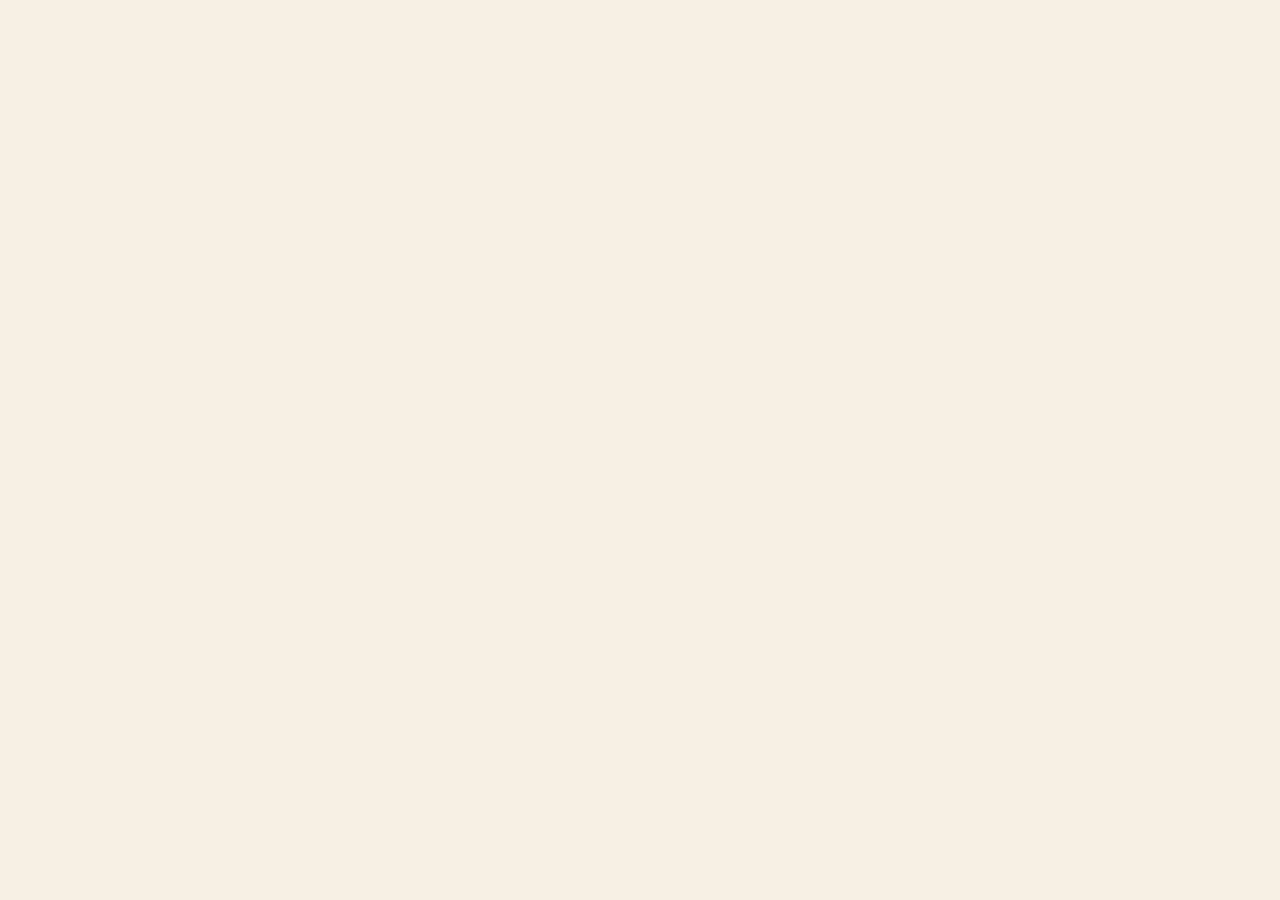
==== index.html @ 67e48928 "Create index.html" ====
<!DOCTYPE html>
<html lang="en">
<head>
  <meta charset="UTF-8" />
  <meta
    name="viewport"
    content="width=device-width, initial-scale=1.0, maximum-scale=5"
  />

  <meta
    name="description"
    content="ARAWLII — Academy of Writers and World Literati. A literary institution promoting literature, creative writing, cultural dialogue and global literary collaboration."
  />

  <meta name="theme-color" content="#0d3328" />

  <title>ARAWLII | Academy of Writers and World Literati</title>

  <link rel="preconnect" href="https://fonts.googleapis.com" />
  <link rel="preconnect" href="https://fonts.gstatic.com" crossorigin />

  <link
    href="https://fonts.googleapis.com/css2?family=Cormorant+Garamond:wght@500;600;700&family=Inter:wght@400;500;600;700&display=swap"
    rel="stylesheet"
  />

  <style>
    :root {
      --ivory: #f7f0e4;
      --paper: #fffaf0;
      --paper-dark: #efe3d0;

      --forest: #0d3328;
      --forest-light: #174a39;
      --forest-dark: #071f19;

      --maroon: #68242a;
      --maroon-dark: #4b171c;

      --gold: #bd8b32;
      --gold-light: #dfbd76;

      --text: #251c17;
      --muted: #6e6258;

      --white: #ffffff;
      --border: rgba(189, 139, 50, 0.35);

      --shadow-sm: 0 12px 30px rgba(37, 28, 23, 0.1);
      --shadow-lg: 0 30px 70px rgba(37, 28, 23, 0.18);

      --radius-sm: 12px;
      --radius-md: 22px;
      --radius-lg: 32px;

      --container: 1180px;
    }

    * {
      box-sizing: border-box;
      margin: 0;
      padding: 0;
    }

    html {
      scroll-behavior: smooth;
      scroll-padding-top: 100px;
    }

    body {
      min-height: 100vh;
      overflow-x: hidden;
      color: var(--text);
      background: var(--ivory);
      font-family: "Inter", sans-serif;
      line-height: 1.7;
    }

    body.menu-open {
      overflow: hidden;
    }

    img {
      display: block;
      width: 100%;
    }

    button,
    input,
    textarea,
    select {
      font: inherit;
    }

    button,
    a {
      -webkit-tap-highlight-color: transparent;
    }

    a {
      color: inherit;
      text-decoration: none;
    }

    ul {
      list-style: none;
    }

    h1,
    h2,
    h3,
    h4 {
      font-family: "Cormorant Garamond", Georgia, serif;
      line-height: 1.08;
    }

    p {
      color: var(--muted);
    }

    .container {
      width: min(var(--container), 92%);
      margin-inline: auto;
    }

    .section {
      padding: 100px 0;
    }

    .section-soft {
      background: var(--paper-dark);
    }

    .section-dark {
      color: var(--white);
      background:
        radial-gradient(
          circle at 90% 10%,
          rgba(189, 139, 50, 0.15),
          transparent 35%
        ),
        var(--forest);
    }

    .section-dark h2,
    .section-dark h3 {
      color: var(--white);
    }

    .section-dark p {
      color: #ded4c3;
    }

    .skip-link {
      position: fixed;
      top: -70px;
      left: 20px;
      z-index: 9999;
      padding: 12px 18px;
      color: var(--forest-dark);
      background: var(--gold);
      border-radius: 8px;
      font-weight: 700;
      transition: top 0.25s ease;
    }

    .skip-link:focus {
      top: 20px;
    }

    .eyebrow {
      display: inline-flex;
      align-items: center;
      gap: 10px;
      margin-bottom: 14px;
      color: var(--maroon);
      font-size: 0.76rem;
      font-weight: 800;
      letter-spacing: 0.18em;
      text-transform: uppercase;
    }

    .eyebrow::before {
      width: 34px;
      height: 2px;
      content: "";
      background: var(--gold);
    }

    .section-dark .eyebrow {
      color: var(--gold-light);
    }

    .section-heading {
      max-width: 760px;
      margin-bottom: 50px;
    }

    .section-heading.center {
      margin-inline: auto;
      text-align: center;
    }

    .section-heading.center .eyebrow::before {
      display: none;
    }

    .section-heading h2 {
      margin-bottom: 18px;
      color: var(--forest);
      font-size: clamp(2.7rem, 5vw, 4.7rem);
    }

    .section-heading p {
      max-width: 680px;
      font-size: 1.03rem;
    }

    .section-heading.center p {
      margin-inline: auto;
    }

    .announcement-bar {
      position: relative;
      z-index: 1100;
      color: #f0e4cf;
      background: var(--forest-dark);
      font-size: 0.78rem;
    }

    .announcement-inner {
      display: flex;
      min-height: 38px;
      align-items: center;
      justify-content: space-between;
      gap: 20px;
    }

    .announcement-inner span:last-child {
      color: var(--gold-light);
    }

    .header {
      position: sticky;
      top: 0;
      z-index: 1000;
      border-bottom: 1px solid var(--border);
      background: rgba(255, 250, 240, 0.94);
      backdrop-filter: blur(18px);
    }

    .navbar {
      display: flex;
      min-height: 86px;
      align-items: center;
      justify-content: space-between;
      gap: 28px;
    }

    .brand {
      display: flex;
      min-width: 250px;
      align-items: center;
      gap: 13px;
    }

    .brand-mark {
      display: grid;
      width: 54px;
      height: 54px;
      flex-shrink: 0;
      place-items: center;
      color: var(--gold);
      border: 2px solid var(--gold);
      border-radius: 50%;
      background: var(--forest);
      font-family: Georgia, serif;
      font-size: 1.7rem;
    }

    .brand-text strong {
      display: block;
      color: var(--maroon);
      font-family: "Cormorant Garamond", serif;
      font-size: 1.5rem;
      letter-spacing: 0.14em;
      line-height: 1;
    }

    .brand-text small {
      display: block;
      margin-top: 6px;
      color: var(--forest);
      font-size: 0.66rem;
      font-weight: 700;
      letter-spacing: 0.05em;
      line-height: 1.25;
      text-transform: uppercase;
    }

    .nav-links {
      display: flex;
      align-items: center;
      gap: 24px;
    }

    .nav-links a {
      position: relative;
      color: var(--forest);
      font-size: 0.86rem;
      font-weight: 700;
    }

    .nav-links a:not(.nav-button)::after {
      position: absolute;
      right: 0;
      bottom: -7px;
      left: 0;
      height: 2px;
      content: "";
      background: var(--gold);
      transform: scaleX(0);
      transition: transform 0.25s ease;
    }

    .nav-links a:hover::after,
    .nav-links a.active::after {
      transform: scaleX(1);
    }

    .nav-button {
      padding: 11px 18px;
      border: 1px solid var(--gold);
      border-radius: 999px;
      transition:
        color 0.25s ease,
        background 0.25s ease;
    }

    .nav-button:hover {
      color: var(--white);
      background: var(--forest);
    }

    .menu-toggle {
      display: none;
      width: 46px;
      height: 46px;
      cursor: pointer;
      border: 1px solid var(--border);
      border-radius: 10px;
      background: transparent;
    }

    .menu-toggle span {
      display: block;
      width: 22px;
      height: 2px;
      margin: 5px auto;
      background: var(--forest);
      transition:
        transform 0.3s ease,
        opacity 0.3s ease;
    }

    .menu-toggle.active span:nth-child(1) {
      transform: translateY(7px) rotate(45deg);
    }

    .menu-toggle.active span:nth-child(2) {
      opacity: 0;
    }

    .menu-toggle.active span:nth-child(3) {
      transform: translateY(-7px) rotate(-45deg);
    }

    .hero {
      position: relative;
      display: grid;
      min-height: calc(100vh - 124px);
      overflow: hidden;
      align-items: center;
      color: var(--white);
      isolation: isolate;
    }

    .hero-background {
      position: absolute;
      z-index: -3;
      inset: 0;
      background:
        url("images/hero.jpg") center / cover no-repeat,
        linear-gradient(135deg, #173c30, #6d4a31);
      transform: scale(1.03);
    }

    .hero-overlay {
      position: absolute;
      z-index: -2;
      inset: 0;
      background:
        linear-gradient(
          90deg,
          rgba(7, 31, 25, 0.97) 0%,
          rgba(7, 31, 25, 0.86) 43%,
          rgba(7, 31, 25, 0.45) 70%,
          rgba(104, 36, 42, 0.25) 100%
        );
    }

    .hero-decoration {
      position: absolute;
      z-index: -1;
      top: 12%;
      right: -100px;
      width: 420px;
      height: 420px;
      opacity: 0.28;
      border: 1px solid var(--gold);
      border-radius: 50%;
    }

    .hero-decoration::before,
    .hero-decoration::after {
      position: absolute;
      content: "";
      border: 1px solid var(--gold);
      border-radius: 50%;
      inset: 40px;
    }

    .hero-decoration::after {
      inset: 90px;
    }

    .hero-content {
      max-width: 820px;
      padding: 110px 0 90px;
    }

    .hero .eyebrow {
      color: var(--gold-light);
    }

    .hero h1 {
      max-width: 820px;
      margin-bottom: 24px;
      font-size: clamp(4.2rem, 8vw, 7.5rem);
    }

    .hero-lead {
      max-width: 730px;
      color: #eee3d2;
      font-size: clamp(1rem, 2vw, 1.2rem);
    }

    .hero-actions {
      display: flex;
      flex-wrap: wrap;
      gap: 14px;
      margin-top: 34px;
    }

    .button {
      display: inline-flex;
      min-height: 50px;
      align-items: center;
      justify-content: center;
      gap: 8px;
      padding: 13px 22px;
      border: 1px solid transparent;
      border-radius: 999px;
      cursor: pointer;
      font-size: 0.9rem;
      font-weight: 800;
      transition:
        transform 0.25s ease,
        box-shadow 0.25s ease,
        color 0.25s ease,
        background 0.25s ease;
    }

    .button:hover {
      transform: translateY(-3px);
    }

    .button-gold {
      color: var(--forest-dark);
      background: var(--gold);
      box-shadow: 0 14px 30px rgba(189, 139, 50, 0.22);
    }

    .button-gold:hover {
      background: var(--gold-light);
    }

    .button-outline {
      color: var(--white);
      border-color: rgba(255, 255, 255, 0.65);
      background: rgba(255, 255, 255, 0.04);
    }

    .button-outline:hover {
      color: var(--forest);
      background: var(--white);
    }

    .button-dark {
      color: var(--white);
      background: var(--forest);
    }

    .button-dark:hover {
      background: var(--maroon);
    }

    .hero-facts {
      display: grid;
      max-width: 760px;
      grid-template-columns: repeat(3, 1fr);
      gap: 12px;
      margin-top: 52px;
    }

    .hero-fact {
      padding: 16px 18px;
      border-left: 3px solid var(--gold);
      background: rgba(255, 255, 255, 0.05);
      backdrop-filter: blur(8px);
    }

    .hero-fact span {
      display: block;
      color: #cfc3b0;
      font-size: 0.7rem;
      letter-spacing: 0.1em;
      text-transform: uppercase;
    }

    .hero-fact strong {
      display: block;
      margin-top: 3px;
      font-family: "Cormorant Garamond", serif;
      font-size: 1.45rem;
    }

    .about-grid {
      display: grid;
      grid-template-columns: 0.9fr 1.1fr;
      align-items: start;
      gap: 70px;
    }

    .about-title h2 {
      color: var(--forest);
      font-size: clamp(2.8rem, 5vw, 4.8rem);
    }

    .about-content p + p {
      margin-top: 18px;
    }

    .registration-box {
      display: grid;
      grid-template-columns: repeat(2, 1fr);
      gap: 12px;
      margin-top: 30px;
    }

    .registration-item {
      padding: 18px;
      border: 1px solid var(--border);
      background: var(--paper);
    }

    .registration-item span {
      display: block;
      color: var(--maroon);
      font-size: 0.7rem;
      font-weight: 800;
      letter-spacing: 0.1em;
      text-transform: uppercase;
    }

    .registration-item strong {
      display: block;
      margin-top: 7px;
      color: var(--forest);
      font-size: 0.95rem;
    }

    .quote-card {
      position: relative;
      margin-top: 35px;
      padding: 30px 32px;
      color: var(--white);
      border-left: 5px solid var(--gold);
      background: var(--forest);
      box-shadow: var(--shadow-sm);
    }

    .quote-card p {
      color: #eee2d0;
      font-family: "Cormorant Garamond", serif;
      font-size: 1.45rem;
      font-style: italic;
    }

    .pillar-grid {
      display: grid;
      grid-template-columns: repeat(4, 1fr);
      gap: 16px;
    }

    .pillar-card {
      position: relative;
      min-height: 275px;
      overflow: hidden;
      padding: 28px;
      border: 1px solid var(--border);
      background: rgba(255, 250, 240, 0.88);
      transition:
        transform 0.3s ease,
        box-shadow 0.3s ease;
    }

    .pillar-card:hover {
      box-shadow: var(--shadow-sm);
      transform: translateY(-7px);
    }

    .pillar-number {
      display: block;
      margin-bottom: 42px;
      color: var(--gold);
      font-family: "Cormorant Garamond", serif;
      font-size: 2rem;
      font-weight: 700;
    }

    .pillar-card h3 {
      margin-bottom: 14px;
      color: var(--maroon);
      font-size: 1.7rem;
    }

    .pillar-card::after {
      position: absolute;
      right: -32px;
      bottom: -32px;
      width: 90px;
      height: 90px;
      content: "";
      border: 1px solid var(--gold);
      border-radius: 50%;
      opacity: 0.35;
    }

    .feature-grid {
      display: grid;
      grid-template-columns: repeat(2, 1fr);
      align-items: center;
      gap: 70px;
    }

    .feature-content h2 {
      margin-bottom: 18px;
      color: var(--forest);
      font-size: clamp(3rem, 5vw, 5rem);
    }

    .feature-lead {
      margin-bottom: 18px;
      color: var(--maroon);
      font-family: "Cormorant Garamond", serif;
      font-size: 1.55rem;
      font-weight: 600;
    }

    .detail-list {
      margin: 30px 0;
      border-top: 1px solid var(--border);
    }

    .detail-list li {
      display: flex;
      align-items: center;
      justify-content: space-between;
      gap: 20px;
      padding: 14px 0;
      border-bottom: 1px solid var(--border);
    }

    .detail-list span {
      color: var(--muted);
      font-size: 0.88rem;
    }

    .detail-list strong {
      color: var(--forest);
      text-align: right;
    }

    .journal-visual {
      position: relative;
      display: grid;
      min-height: 520px;
      place-items: center;
    }

    .journal-cover {
      position: absolute;
      display: flex;
      width: 265px;
      height: 385px;
      flex-direction: column;
      align-items: center;
      justify-content: center;
      padding: 28px;
      text-align: center;
      border: 1px solid #a48a64;
      background:
        linear-gradient(rgba(255, 255, 255, 0.4), rgba(255, 255, 255, 0.4)),
        #e6d7bd;
      box-shadow: var(--shadow-lg);
    }

    .journal-cover:nth-child(1) {
      transform: translateX(-95px) rotate(-8deg);
    }

    .journal-cover:nth-child(2) {
      transform: translateX(95px) rotate(8deg);
      background: #d8c3a2;
    }

    .journal-cover:nth-child(3) {
      z-index: 3;
      background: #f2e7d3;
    }

    .journal-cover small {
      color: var(--muted);
      font-size: 0.7rem;
      letter-spacing: 0.08em;
      text-transform: uppercase;
    }

    .journal-cover strong {
      margin: 22px 0;
      color: var(--forest);
      font-family: "Cormorant Garamond", serif;
      font-size: 2.2rem;
      letter-spacing: 0.05em;
    }

    .journal-symbol {
      margin: 12px 0;
      color: var(--forest);
      font-size: 4rem;
    }

    .genesis {
      position: relative;
      overflow: hidden;
    }

    .genesis .feature-content h2 {
      color: var(--white);
    }

    .genesis .feature-lead {
      color: var(--gold-light);
    }

    .genesis-book-stage {
      display: grid;
      min-height: 520px;
      place-items: center;
      perspective: 1200px;
    }

    .genesis-book {
      display: flex;
      width: 310px;
      min-height: 440px;
      flex-direction: column;
      align-items: center;
      justify-content: center;
      padding: 36px;
      color: var(--forest);
      text-align: center;
      border: 1px solid #8f744e;
      background:
        linear-gradient(
          145deg,
          rgba(255, 255, 255, 0.45),
          rgba(123, 89, 50, 0.12)
        ),
        #dfcfb3;
      box-shadow:
        28px 28px 0 #2d241d,
        42px 42px 60px rgba(0, 0, 0, 0.32);
      transform: rotateY(-8deg) rotateX(2deg);
    }

    .genesis-book h3 {
      margin: 25px 0 8px;
      font-size: 2.7rem;
    }

    .genesis-symbol {
      display: block;
      margin: 45px 0;
      font-size: 4rem;
    }

    .impact-grid {
      display: grid;
      grid-template-columns: repeat(4, 1fr);
      gap: 12px;
      margin-top: 32px;
    }

    .impact-item {
      padding-top: 14px;
      border-top: 2px solid var(--gold);
    }

    .impact-item strong {
      display: block;
      color: var(--gold-light);
      font-family: "Cormorant Garamond", serif;
      font-size: 2.15rem;
    }

    .impact-item span {
      color: #d8cdbc;
      font-size: 0.7rem;
      letter-spacing: 0.09em;
      text-transform: uppercase;
    }

    .timeline {
      position: relative;
      display: grid;
      grid-template-columns: repeat(4, 1fr);
      gap: 24px;
    }

    .timeline::before {
      position: absolute;
      top: 25px;
      right: 0;
      left: 0;
      height: 2px;
      content: "";
      background: var(--gold);
    }

    .timeline-item {
      position: relative;
      padding-top: 74px;
    }

    .timeline-item::before {
      position: absolute;
      top: 14px;
      left: 0;
      width: 23px;
      height: 23px;
      content: "";
      border: 6px solid var(--paper-dark);
      border-radius: 50%;
      background: var(--maroon);
      box-shadow: 0 0 0 2px var(--gold);
    }

    .timeline-year {
      display: block;
      margin-bottom: 8px;
      color: var(--maroon);
      font-size: 0.82rem;
      font-weight: 800;
    }

    .timeline-item h3 {
      margin-bottom: 10px;
      color: var(--forest);
      font-size: 1.55rem;
    }

    .authors-grid {
      display: grid;
      grid-template-columns: repeat(3, 1fr);
      gap: 16px;
    }

    .author-card {
      position: relative;
      overflow: hidden;
      padding: 26px;
      border: 1px solid var(--border);
      background: var(--paper);
      transition:
        transform 0.3s ease,
        box-shadow 0.3s ease;
    }

    .author-card:hover {
      box-shadow: var(--shadow-sm);
      transform: translateY(-6px);
    }

    .author-image {
      display: grid;
      width: 76px;
      height: 76px;
      margin-bottom: 22px;
      place-items: center;
      color: var(--gold);
      border: 2px solid var(--gold);
      border-radius: 50%;
      background: var(--forest);
      font-family: "Cormorant Garamond", serif;
      font-size: 1.5rem;
      font-weight: 700;
    }

    .author-card h3 {
      margin-bottom: 4px;
      color: var(--maroon);
      font-size: 1.7rem;
    }

    .author-country {
      color: var(--gold);
      font-size: 0.75rem;
      font-weight: 800;
      letter-spacing: 0.09em;
      text-transform: uppercase;
    }

    .author-role {
      margin-top: 12px;
      font-size: 0.9rem;
    }

    .archive-grid {
      display: grid;
      grid-template-columns: 0.85fr 1.15fr;
      align-items: center;
      gap: 70px;
    }

    .archive-tags {
      display: flex;
      flex-wrap: wrap;
      gap: 10px;
      margin-top: 28px;
    }

    .archive-tag {
      padding: 8px 13px;
      color: var(--gold-light);
      border: 1px solid rgba(223, 189, 118, 0.45);
      border-radius: 999px;
      font-size: 0.76rem;
    }

    .archive-wall {
      display: grid;
      grid-template-columns: 1.1fr 0.9fr;
      grid-template-rows: repeat(2, 220px);
      gap: 14px;
    }

    .archive-item {
      position: relative;
      display: flex;
      overflow: hidden;
      flex-direction: column;
      justify-content: flex-end;
      padding: 22px;
      border: 1px solid rgba(255, 255, 255, 0.18);
      background:
        linear-gradient(
          180
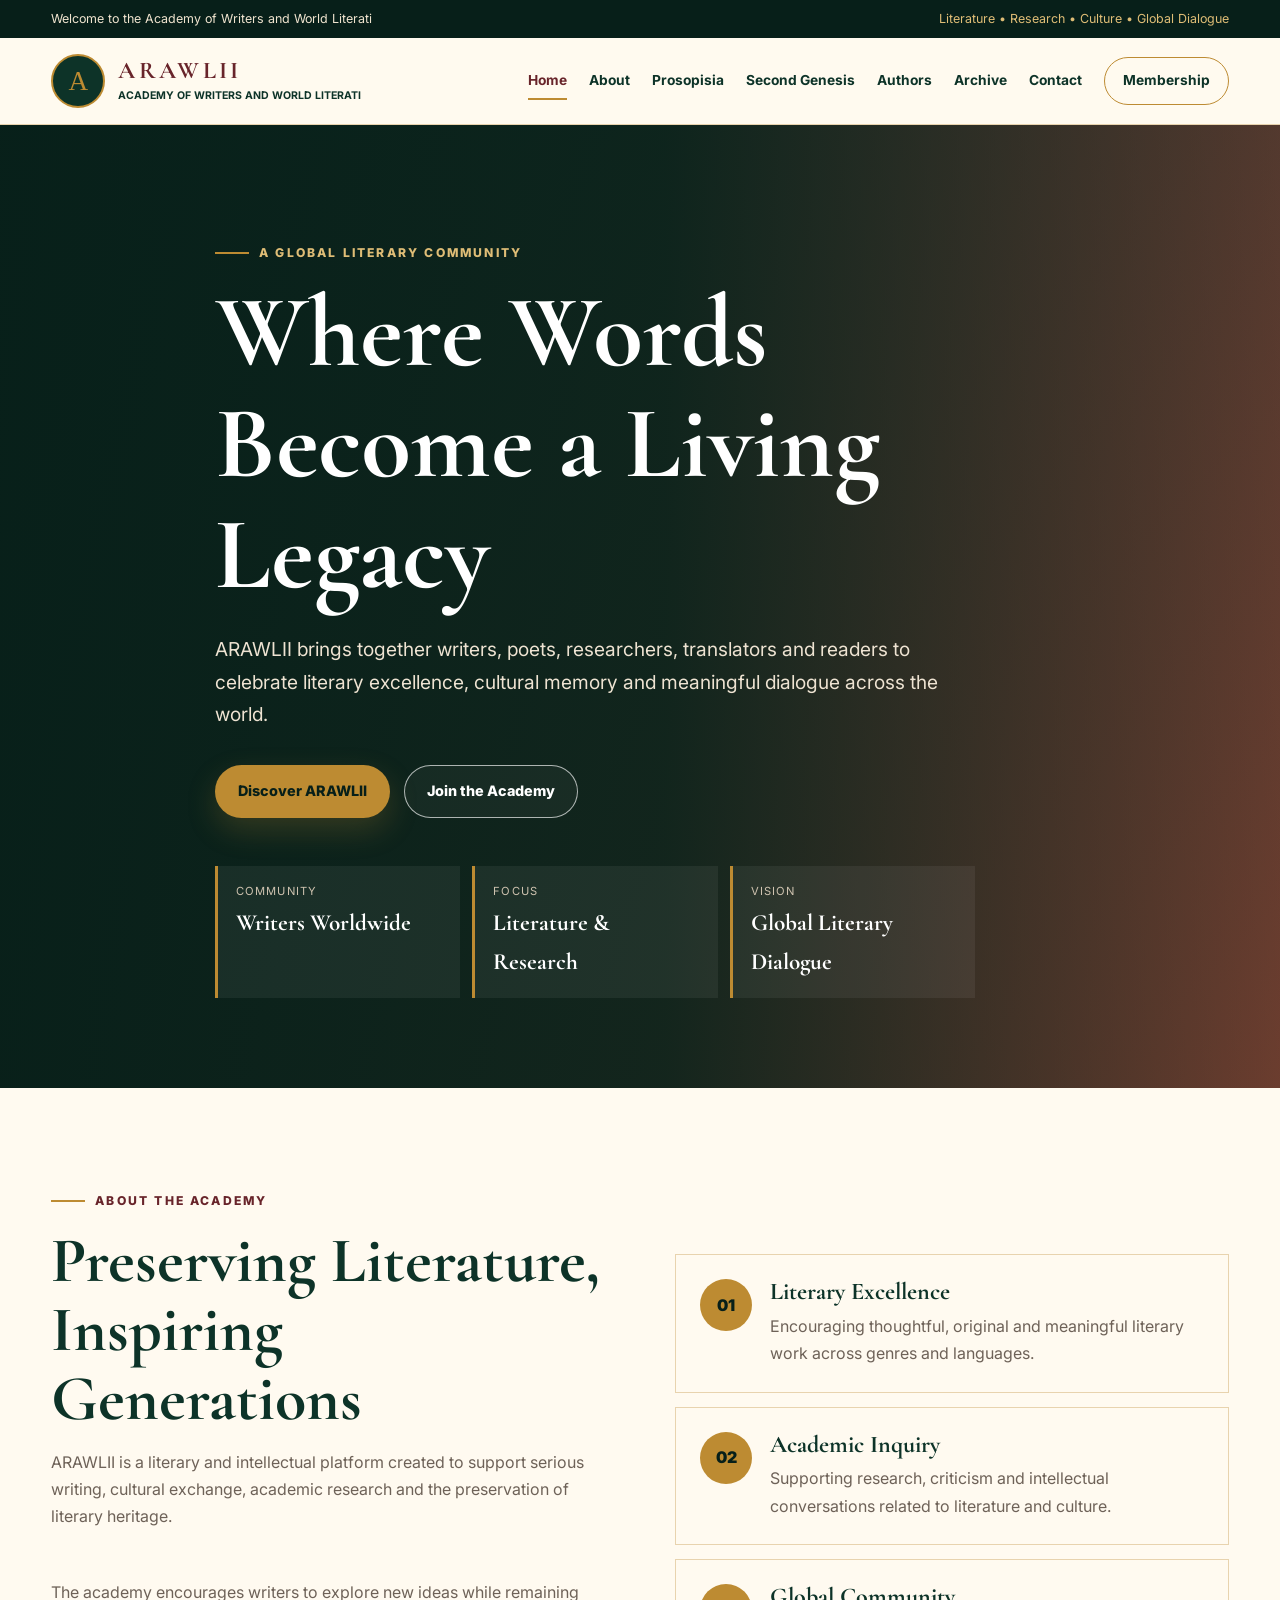
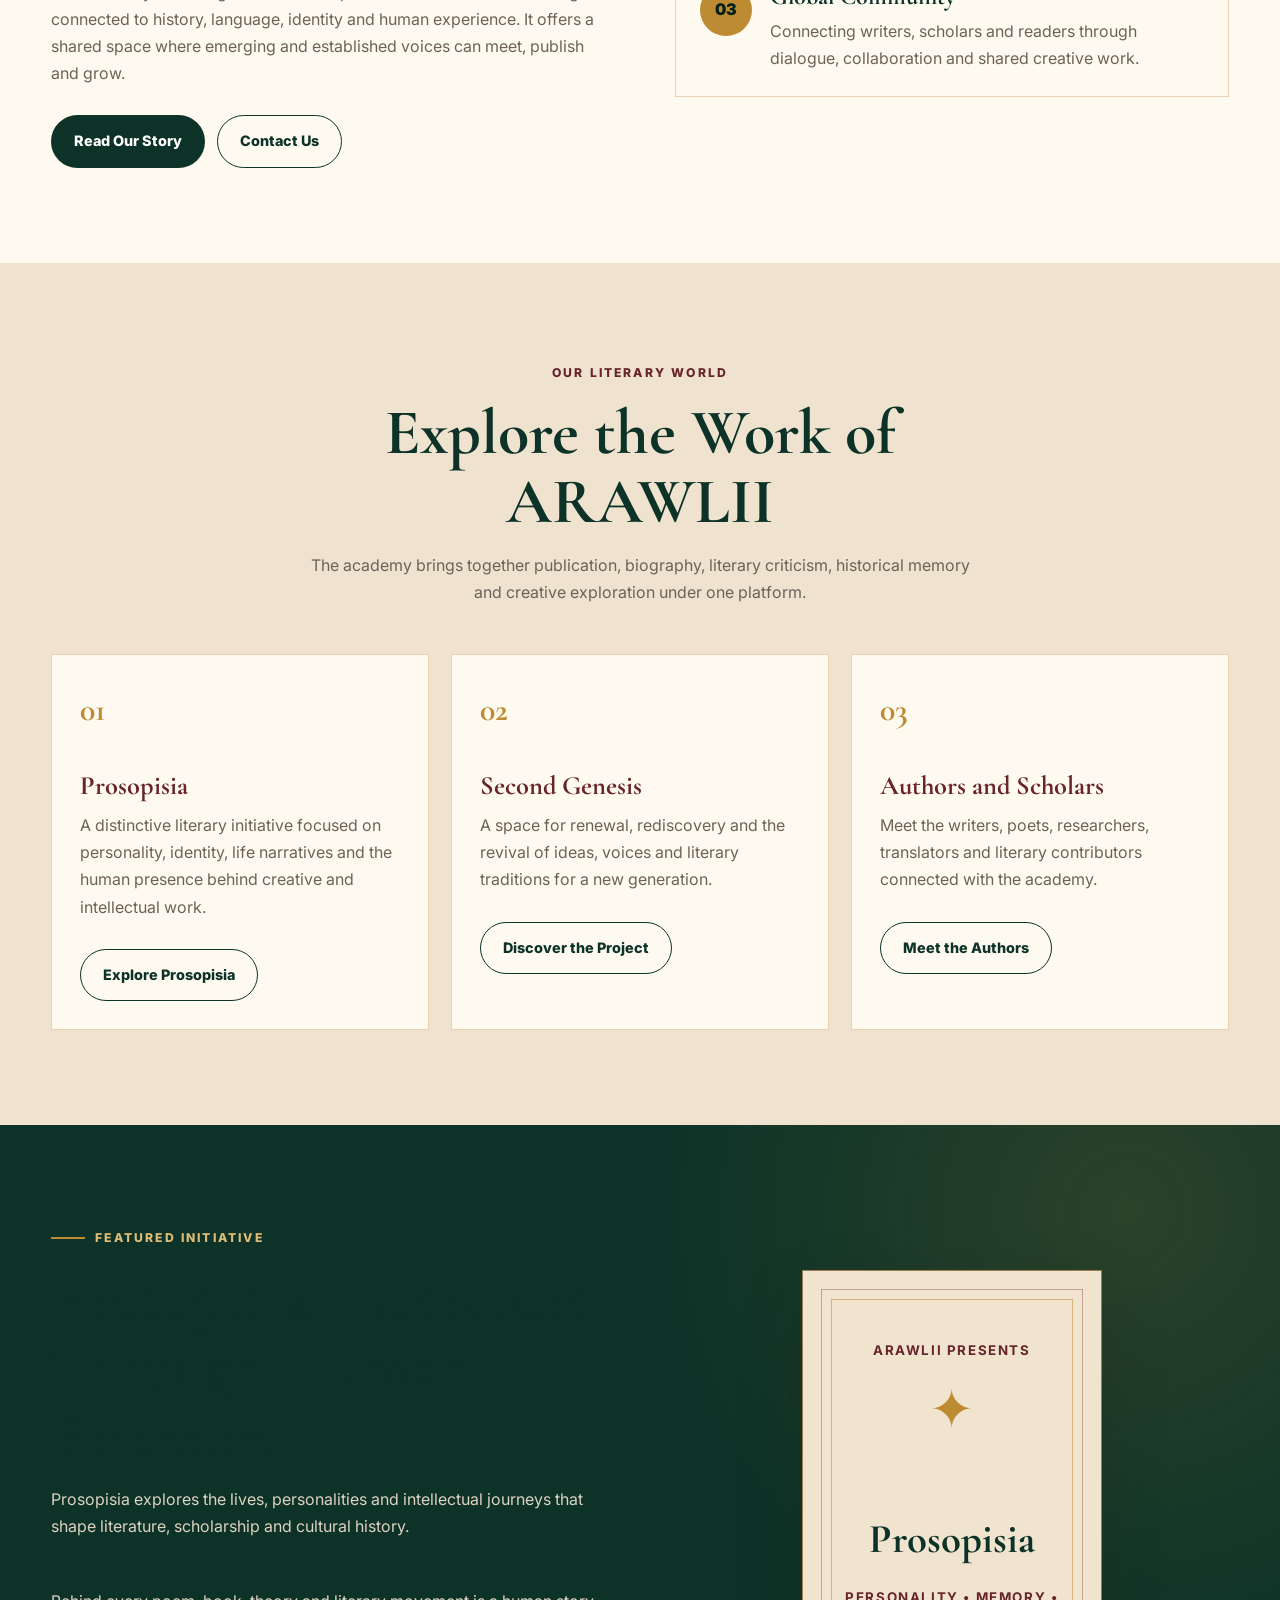
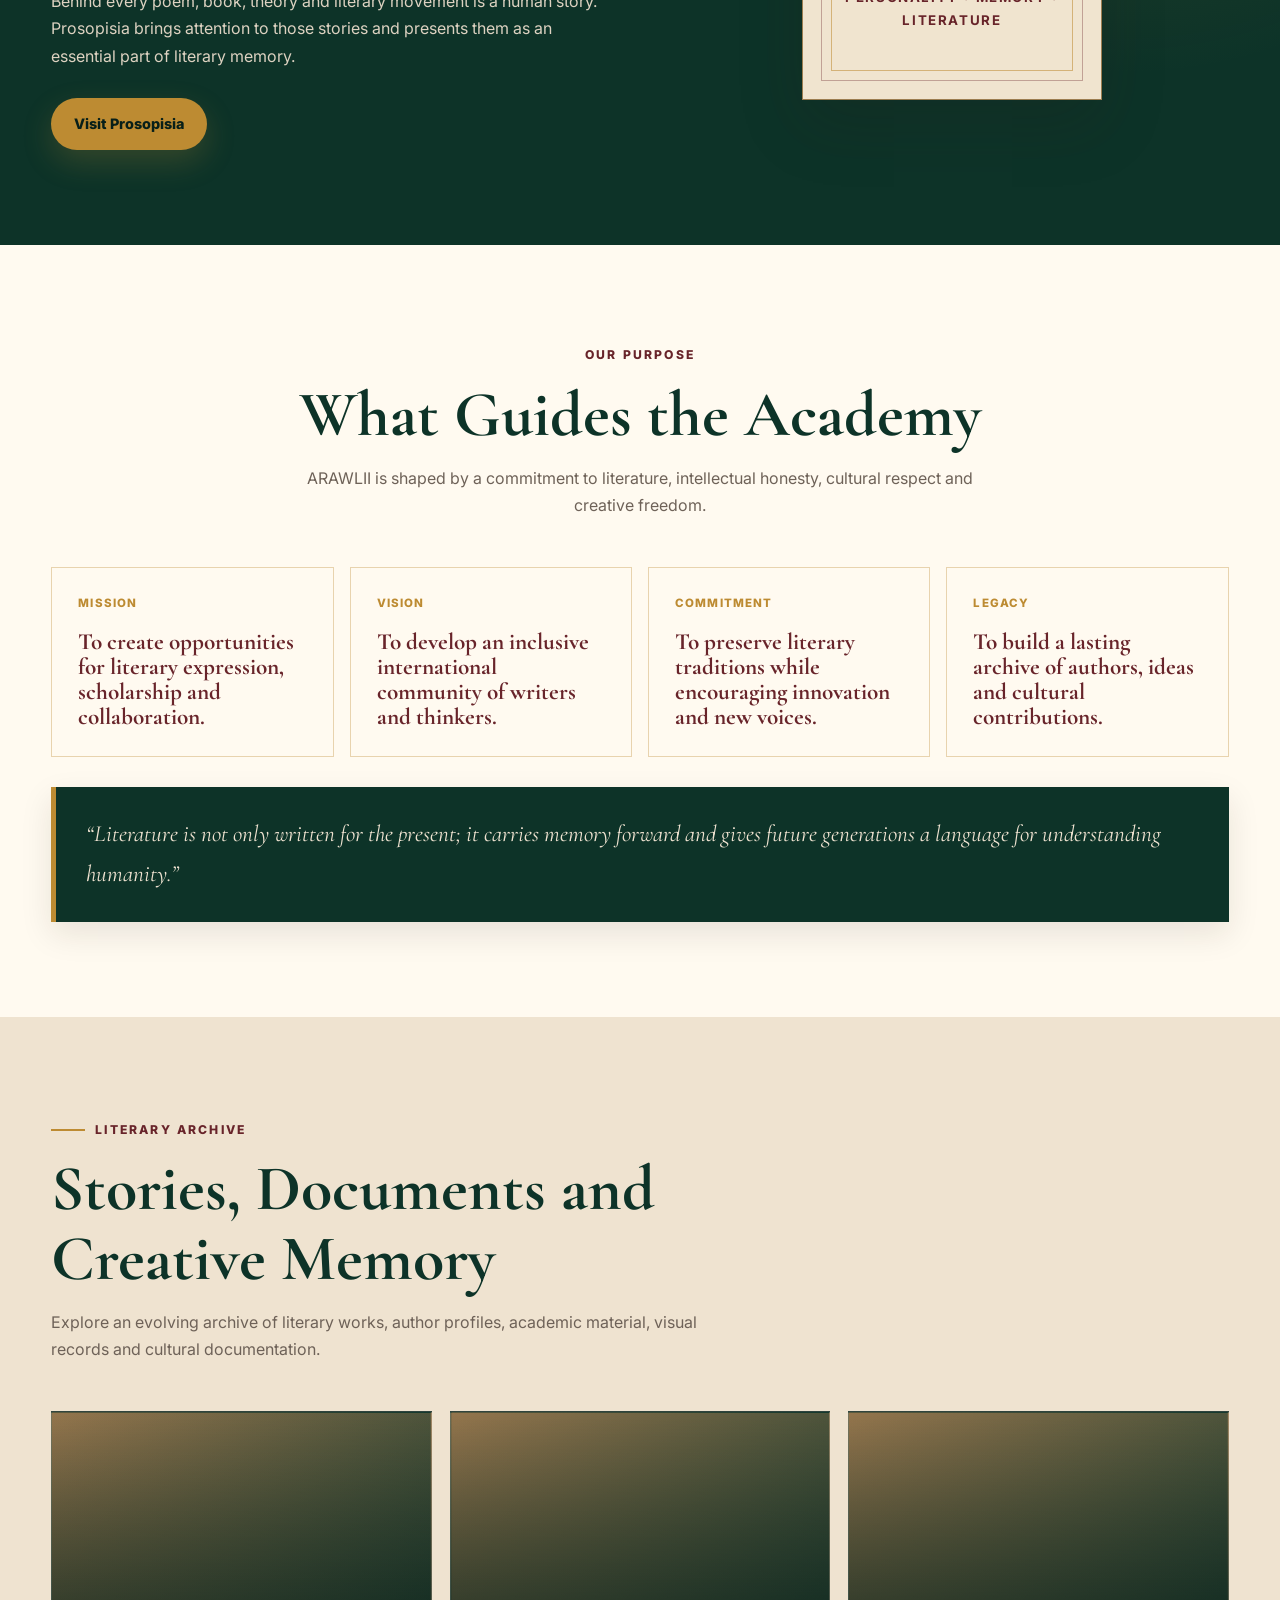
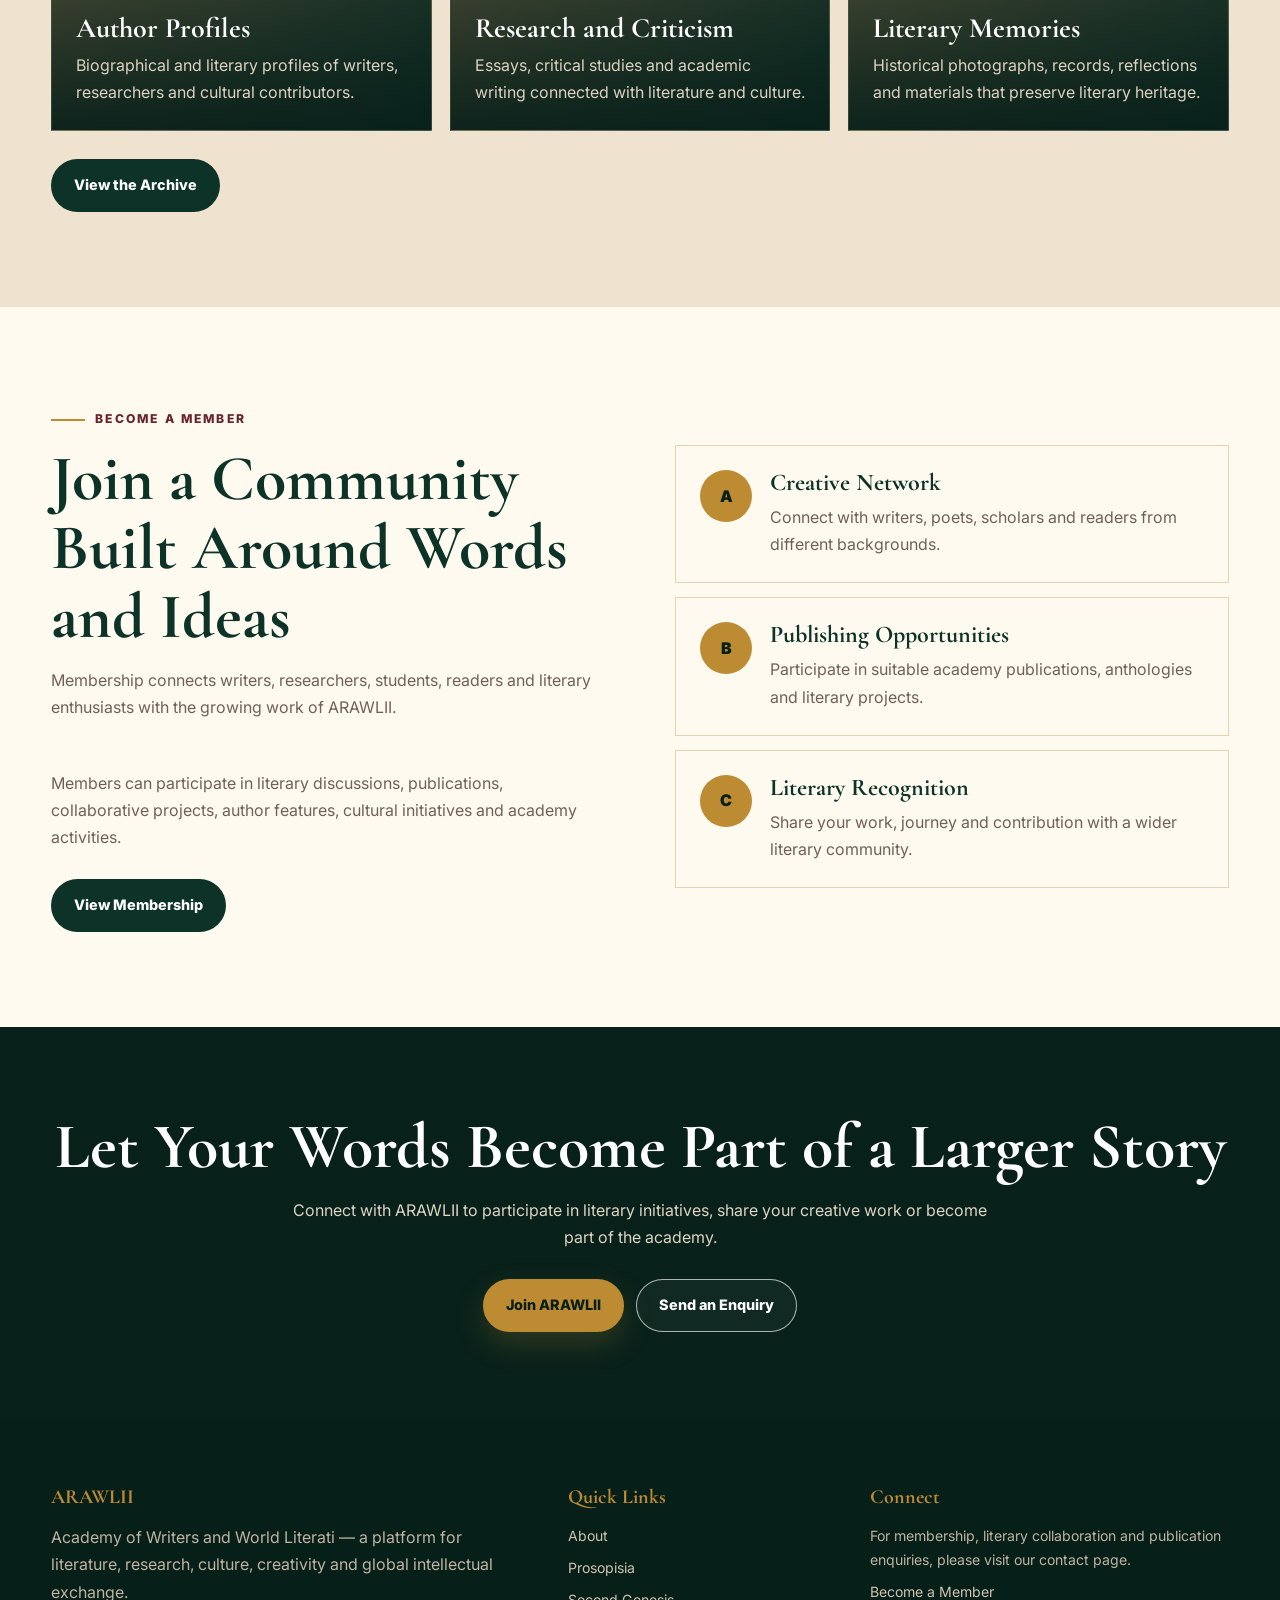
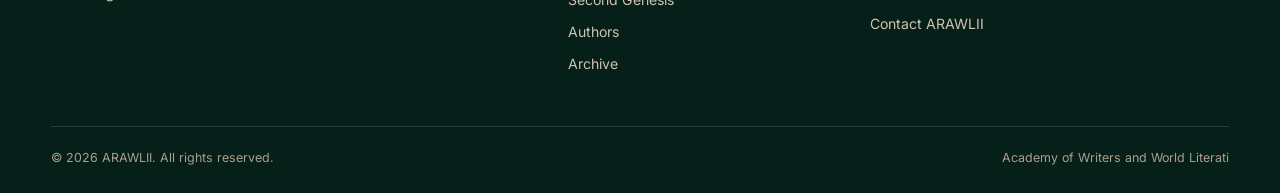
==== commit bf1262ec: "Create index.html" ====
--- a/index.html
+++ b/index.html
@@ -1,989 +1,799 @@
 <!DOCTYPE html>
 <html lang="en">
 <head>
-  <meta charset="UTF-8" />
+  <meta charset="UTF-8">
+
   <meta
     name="viewport"
-    content="width=device-width, initial-scale=1.0, maximum-scale=5"
-  />
+    content="width=device-width, initial-scale=1.0"
+  >
 
   <meta
     name="description"
-    content="ARAWLII — Academy of Writers and World Literati. A literary institution promoting literature, creative writing, cultural dialogue and global literary collaboration."
-  />
-
-  <meta name="theme-color" content="#0d3328" />
+    content="ARAWLII — Academy of Writers and World Literati. A literary platform dedicated to writers, researchers, poets and world literature."
+  >
 
   <title>ARAWLII | Academy of Writers and World Literati</title>
 
-  <link rel="preconnect" href="https://fonts.googleapis.com" />
-  <link rel="preconnect" href="https://fonts.gstatic.com" crossorigin />
+  <!-- Google Fonts -->
+  <link rel="preconnect" href="https://fonts.googleapis.com">
+  <link rel="preconnect" href="https://fonts.gstatic.com" crossorigin>
 
   <link
-    href="https://fonts.googleapis.com/css2?family=Cormorant+Garamond:wght@500;600;700&family=Inter:wght@400;500;600;700&display=swap"
+    href="https://fonts.googleapis.com/css2?family=Cormorant+Garamond:wght@400;500;600;700&family=Inter:wght@400;500;600;700;800&display=swap"
     rel="stylesheet"
-  />
-
-  <style>
-    :root {
-      --ivory: #f7f0e4;
-      --paper: #fffaf0;
-      --paper-dark: #efe3d0;
-
-      --forest: #0d3328;
-      --forest-light: #174a39;
-      --forest-dark: #071f19;
-
-      --maroon: #68242a;
-      --maroon-dark: #4b171c;
-
-      --gold: #bd8b32;
-      --gold-light: #dfbd76;
-
-      --text: #251c17;
-      --muted: #6e6258;
-
-      --white: #ffffff;
-      --border: rgba(189, 139, 50, 0.35);
-
-      --shadow-sm: 0 12px 30px rgba(37, 28, 23, 0.1);
-      --shadow-lg: 0 30px 70px rgba(37, 28, 23, 0.18);
-
-      --radius-sm: 12px;
-      --radius-md: 22px;
-      --radius-lg: 32px;
-
-      --container: 1180px;
-    }
-
-    * {
-      box-sizing: border-box;
-      margin: 0;
-      padding: 0;
-    }
-
-    html {
-      scroll-behavior: smooth;
-      scroll-padding-top: 100px;
-    }
-
-    body {
-      min-height: 100vh;
-      overflow-x: hidden;
-      color: var(--text);
-      background: var(--ivory);
-      font-family: "Inter", sans-serif;
-      line-height: 1.7;
-    }
-
-    body.menu-open {
-      overflow: hidden;
-    }
-
-    img {
-      display: block;
-      width: 100%;
-    }
-
-    button,
-    input,
-    textarea,
-    select {
-      font: inherit;
-    }
-
-    button,
-    a {
-      -webkit-tap-highlight-color: transparent;
-    }
-
-    a {
-      color: inherit;
-      text-decoration: none;
-    }
-
-    ul {
-      list-style: none;
-    }
-
-    h1,
-    h2,
-    h3,
-    h4 {
-      font-family: "Cormorant Garamond", Georgia, serif;
-      line-height: 1.08;
-    }
-
-    p {
-      color: var(--muted);
-    }
-
-    .container {
-      width: min(var(--container), 92%);
-      margin-inline: auto;
-    }
-
-    .section {
-      padding: 100px 0;
-    }
-
-    .section-soft {
-      background: var(--paper-dark);
-    }
-
-    .section-dark {
-      color: var(--white);
-      background:
-        radial-gradient(
-          circle at 90% 10%,
-          rgba(189, 139, 50, 0.15),
-          transparent 35%
-        ),
-        var(--forest);
-    }
-
-    .section-dark h2,
-    .section-dark h3 {
-      color: var(--white);
-    }
-
-    .section-dark p {
-      color: #ded4c3;
-    }
-
-    .skip-link {
-      position: fixed;
-      top: -70px;
-      left: 20px;
-      z-index: 9999;
-      padding: 12px 18px;
-      color: var(--forest-dark);
-      background: var(--gold);
-      border-radius: 8px;
-      font-weight: 700;
-      transition: top 0.25s ease;
-    }
-
-    .skip-link:focus {
-      top: 20px;
-    }
-
-    .eyebrow {
-      display: inline-flex;
-      align-items: center;
-      gap: 10px;
-      margin-bottom: 14px;
-      color: var(--maroon);
-      font-size: 0.76rem;
-      font-weight: 800;
-      letter-spacing: 0.18em;
-      text-transform: uppercase;
-    }
-
-    .eyebrow::before {
-      width: 34px;
-      height: 2px;
-      content: "";
-      background: var(--gold);
-    }
-
-    .section-dark .eyebrow {
-      color: var(--gold-light);
-    }
-
-    .section-heading {
-      max-width: 760px;
-      margin-bottom: 50px;
-    }
-
-    .section-heading.center {
-      margin-inline: auto;
-      text-align: center;
-    }
-
-    .section-heading.center .eyebrow::before {
-      display: none;
-    }
-
-    .section-heading h2 {
-      margin-bottom: 18px;
-      color: var(--forest);
-      font-size: clamp(2.7rem, 5vw, 4.7rem);
-    }
-
-    .section-heading p {
-      max-width: 680px;
-      font-size: 1.03rem;
-    }
-
-    .section-heading.center p {
-      margin-inline: auto;
-    }
-
-    .announcement-bar {
-      position: relative;
-      z-index: 1100;
-      color: #f0e4cf;
-      background: var(--forest-dark);
-      font-size: 0.78rem;
-    }
-
-    .announcement-inner {
-      display: flex;
-      min-height: 38px;
-      align-items: center;
-      justify-content: space-between;
-      gap: 20px;
-    }
-
-    .announcement-inner span:last-child {
-      color: var(--gold-light);
-    }
-
-    .header {
-      position: sticky;
-      top: 0;
-      z-index: 1000;
-      border-bottom: 1px solid var(--border);
-      background: rgba(255, 250, 240, 0.94);
-      backdrop-filter: blur(18px);
-    }
-
-    .navbar {
-      display: flex;
-      min-height: 86px;
-      align-items: center;
-      justify-content: space-between;
-      gap: 28px;
-    }
-
-    .brand {
-      display: flex;
-      min-width: 250px;
-      align-items: center;
-      gap: 13px;
-    }
-
-    .brand-mark {
-      display: grid;
-      width: 54px;
-      height: 54px;
-      flex-shrink: 0;
-      place-items: center;
-      color: var(--gold);
-      border: 2px solid var(--gold);
-      border-radius: 50%;
-      background: var(--forest);
-      font-family: Georgia, serif;
-      font-size: 1.7rem;
-    }
-
-    .brand-text strong {
-      display: block;
-      color: var(--maroon);
-      font-family: "Cormorant Garamond", serif;
-      font-size: 1.5rem;
-      letter-spacing: 0.14em;
-      line-height: 1;
-    }
-
-    .brand-text small {
-      display: block;
-      margin-top: 6px;
-      color: var(--forest);
-      font-size: 0.66rem;
-      font-weight: 700;
-      letter-spacing: 0.05em;
-      line-height: 1.25;
-      text-transform: uppercase;
-    }
-
-    .nav-links {
-      display: flex;
-      align-items: center;
-      gap: 24px;
-    }
-
-    .nav-links a {
-      position: relative;
-      color: var(--forest);
-      font-size: 0.86rem;
-      font-weight: 700;
-    }
-
-    .nav-links a:not(.nav-button)::after {
-      position: absolute;
-      right: 0;
-      bottom: -7px;
-      left: 0;
-      height: 2px;
-      content: "";
-      background: var(--gold);
-      transform: scaleX(0);
-      transition: transform 0.25s ease;
-    }
-
-    .nav-links a:hover::after,
-    .nav-links a.active::after {
-      transform: scaleX(1);
-    }
-
-    .nav-button {
-      padding: 11px 18px;
-      border: 1px solid var(--gold);
-      border-radius: 999px;
-      transition:
-        color 0.25s ease,
-        background 0.25s ease;
-    }
-
-    .nav-button:hover {
-      color: var(--white);
-      background: var(--forest);
-    }
-
-    .menu-toggle {
-      display: none;
-      width: 46px;
-      height: 46px;
-      cursor: pointer;
-      border: 1px solid var(--border);
-      border-radius: 10px;
-      background: transparent;
-    }
-
-    .menu-toggle span {
-      display: block;
-      width: 22px;
-      height: 2px;
-      margin: 5px auto;
-      background: var(--forest);
-      transition:
-        transform 0.3s ease,
-        opacity 0.3s ease;
-    }
-
-    .menu-toggle.active span:nth-child(1) {
-      transform: translateY(7px) rotate(45deg);
-    }
-
-    .menu-toggle.active span:nth-child(2) {
-      opacity: 0;
-    }
-
-    .menu-toggle.active span:nth-child(3) {
-      transform: translateY(-7px) rotate(-45deg);
-    }
-
-    .hero {
-      position: relative;
-      display: grid;
-      min-height: calc(100vh - 124px);
-      overflow: hidden;
-      align-items: center;
-      color: var(--white);
-      isolation: isolate;
-    }
-
-    .hero-background {
-      position: absolute;
-      z-index: -3;
-      inset: 0;
-      background:
-        url("images/hero.jpg") center / cover no-repeat,
-        linear-gradient(135deg, #173c30, #6d4a31);
-      transform: scale(1.03);
-    }
-
-    .hero-overlay {
-      position: absolute;
-      z-index: -2;
-      inset: 0;
-      background:
-        linear-gradient(
-          90deg,
-          rgba(7, 31, 25, 0.97) 0%,
-          rgba(7, 31, 25, 0.86) 43%,
-          rgba(7, 31, 25, 0.45) 70%,
-          rgba(104, 36, 42, 0.25) 100%
-        );
-    }
-
-    .hero-decoration {
-      position: absolute;
-      z-index: -1;
-      top: 12%;
-      right: -100px;
-      width: 420px;
-      height: 420px;
-      opacity: 0.28;
-      border: 1px solid var(--gold);
-      border-radius: 50%;
-    }
-
-    .hero-decoration::before,
-    .hero-decoration::after {
-      position: absolute;
-      content: "";
-      border: 1px solid var(--gold);
-      border-radius: 50%;
-      inset: 40px;
-    }
-
-    .hero-decoration::after {
-      inset: 90px;
-    }
-
-    .hero-content {
-      max-width: 820px;
-      padding: 110px 0 90px;
-    }
-
-    .hero .eyebrow {
-      color: var(--gold-light);
-    }
-
-    .hero h1 {
-      max-width: 820px;
-      margin-bottom: 24px;
-      font-size: clamp(4.2rem, 8vw, 7.5rem);
-    }
-
-    .hero-lead {
-      max-width: 730px;
-      color: #eee3d2;
-      font-size: clamp(1rem, 2vw, 1.2rem);
-    }
-
-    .hero-actions {
-      display: flex;
-      flex-wrap: wrap;
-      gap: 14px;
-      margin-top: 34px;
-    }
-
-    .button {
-      display: inline-flex;
-      min-height: 50px;
-      align-items: center;
-      justify-content: center;
-      gap: 8px;
-      padding: 13px 22px;
-      border: 1px solid transparent;
-      border-radius: 999px;
-      cursor: pointer;
-      font-size: 0.9rem;
-      font-weight: 800;
-      transition:
-        transform 0.25s ease,
-        box-shadow 0.25s ease,
-        color 0.25s ease,
-        background 0.25s ease;
-    }
-
-    .button:hover {
-      transform: translateY(-3px);
-    }
-
-    .button-gold {
-      color: var(--forest-dark);
-      background: var(--gold);
-      box-shadow: 0 14px 30px rgba(189, 139, 50, 0.22);
-    }
-
-    .button-gold:hover {
-      background: var(--gold-light);
-    }
-
-    .button-outline {
-      color: var(--white);
-      border-color: rgba(255, 255, 255, 0.65);
-      background: rgba(255, 255, 255, 0.04);
-    }
-
-    .button-outline:hover {
-      color: var(--forest);
-      background: var(--white);
-    }
-
-    .button-dark {
-      color: var(--white);
-      background: var(--forest);
-    }
-
-    .button-dark:hover {
-      background: var(--maroon);
-    }
-
-    .hero-facts {
-      display: grid;
-      max-width: 760px;
-      grid-template-columns: repeat(3, 1fr);
-      gap: 12px;
-      margin-top: 52px;
-    }
-
-    .hero-fact {
-      padding: 16px 18px;
-      border-left: 3px solid var(--gold);
-      background: rgba(255, 255, 255, 0.05);
-      backdrop-filter: blur(8px);
-    }
-
-    .hero-fact span {
-      display: block;
-      color: #cfc3b0;
-      font-size: 0.7rem;
-      letter-spacing: 0.1em;
-      text-transform: uppercase;
-    }
-
-    .hero-fact strong {
-      display: block;
-      margin-top: 3px;
-      font-family: "Cormorant Garamond", serif;
-      font-size: 1.45rem;
-    }
-
-    .about-grid {
-      display: grid;
-      grid-template-columns: 0.9fr 1.1fr;
-      align-items: start;
-      gap: 70px;
-    }
-
-    .about-title h2 {
-      color: var(--forest);
-      font-size: clamp(2.8rem, 5vw, 4.8rem);
-    }
-
-    .about-content p + p {
-      margin-top: 18px;
-    }
-
-    .registration-box {
-      display: grid;
-      grid-template-columns: repeat(2, 1fr);
-      gap: 12px;
-      margin-top: 30px;
-    }
-
-    .registration-item {
-      padding: 18px;
-      border: 1px solid var(--border);
-      background: var(--paper);
-    }
-
-    .registration-item span {
-      display: block;
-      color: var(--maroon);
-      font-size: 0.7rem;
-      font-weight: 800;
-      letter-spacing: 0.1em;
-      text-transform: uppercase;
-    }
-
-    .registration-item strong {
-      display: block;
-      margin-top: 7px;
-      color: var(--forest);
-      font-size: 0.95rem;
-    }
-
-    .quote-card {
-      position: relative;
-      margin-top: 35px;
-      padding: 30px 32px;
-      color: var(--white);
-      border-left: 5px solid var(--gold);
-      background: var(--forest);
-      box-shadow: var(--shadow-sm);
-    }
-
-    .quote-card p {
-      color: #eee2d0;
-      font-family: "Cormorant Garamond", serif;
-      font-size: 1.45rem;
-      font-style: italic;
-    }
-
-    .pillar-grid {
-      display: grid;
-      grid-template-columns: repeat(4, 1fr);
-      gap: 16px;
-    }
-
-    .pillar-card {
-      position: relative;
-      min-height: 275px;
-      overflow: hidden;
-      padding: 28px;
-      border: 1px solid var(--border);
-      background: rgba(255, 250, 240, 0.88);
-      transition:
-        transform 0.3s ease,
-        box-shadow 0.3s ease;
-    }
-
-    .pillar-card:hover {
-      box-shadow: var(--shadow-sm);
-      transform: translateY(-7px);
-    }
-
-    .pillar-number {
-      display: block;
-      margin-bottom: 42px;
-      color: var(--gold);
-      font-family: "Cormorant Garamond", serif;
-      font-size: 2rem;
-      font-weight: 700;
-    }
-
-    .pillar-card h3 {
-      margin-bottom: 14px;
-      color: var(--maroon);
-      font-size: 1.7rem;
-    }
-
-    .pillar-card::after {
-      position: absolute;
-      right: -32px;
-      bottom: -32px;
-      width: 90px;
-      height: 90px;
-      content: "";
-      border: 1px solid var(--gold);
-      border-radius: 50%;
-      opacity: 0.35;
-    }
-
-    .feature-grid {
-      display: grid;
-      grid-template-columns: repeat(2, 1fr);
-      align-items: center;
-      gap: 70px;
-    }
-
-    .feature-content h2 {
-      margin-bottom: 18px;
-      color: var(--forest);
-      font-size: clamp(3rem, 5vw, 5rem);
-    }
-
-    .feature-lead {
-      margin-bottom: 18px;
-      color: var(--maroon);
-      font-family: "Cormorant Garamond", serif;
-      font-size: 1.55rem;
-      font-weight: 600;
-    }
-
-    .detail-list {
-      margin: 30px 0;
-      border-top: 1px solid var(--border);
-    }
-
-    .detail-list li {
-      display: flex;
-      align-items: center;
-      justify-content: space-between;
-      gap: 20px;
-      padding: 14px 0;
-      border-bottom: 1px solid var(--border);
-    }
-
-    .detail-list span {
-      color: var(--muted);
-      font-size: 0.88rem;
-    }
-
-    .detail-list strong {
-      color: var(--forest);
-      text-align: right;
-    }
-
-    .journal-visual {
-      position: relative;
-      display: grid;
-      min-height: 520px;
-      place-items: center;
-    }
-
-    .journal-cover {
-      position: absolute;
-      display: flex;
-      width: 265px;
-      height: 385px;
-      flex-direction: column;
-      align-items: center;
-      justify-content: center;
-      padding: 28px;
-      text-align: center;
-      border: 1px solid #a48a64;
-      background:
-        linear-gradient(rgba(255, 255, 255, 0.4), rgba(255, 255, 255, 0.4)),
-        #e6d7bd;
-      box-shadow: var(--shadow-lg);
-    }
-
-    .journal-cover:nth-child(1) {
-      transform: translateX(-95px) rotate(-8deg);
-    }
-
-    .journal-cover:nth-child(2) {
-      transform: translateX(95px) rotate(8deg);
-      background: #d8c3a2;
-    }
-
-    .journal-cover:nth-child(3) {
-      z-index: 3;
-      background: #f2e7d3;
-    }
-
-    .journal-cover small {
-      color: var(--muted);
-      font-size: 0.7rem;
-      letter-spacing: 0.08em;
-      text-transform: uppercase;
-    }
-
-    .journal-cover strong {
-      margin: 22px 0;
-      color: var(--forest);
-      font-family: "Cormorant Garamond", serif;
-      font-size: 2.2rem;
-      letter-spacing: 0.05em;
-    }
-
-    .journal-symbol {
-      margin: 12px 0;
-      color: var(--forest);
-      font-size: 4rem;
-    }
-
-    .genesis {
-      position: relative;
-      overflow: hidden;
-    }
-
-    .genesis .feature-content h2 {
-      color: var(--white);
-    }
-
-    .genesis .feature-lead {
-      color: var(--gold-light);
-    }
-
-    .genesis-book-stage {
-      display: grid;
-      min-height: 520px;
-      place-items: center;
-      perspective: 1200px;
-    }
-
-    .genesis-book {
-      display: flex;
-      width: 310px;
-      min-height: 440px;
-      flex-direction: column;
-      align-items: center;
-      justify-content: center;
-      padding: 36px;
-      color: var(--forest);
-      text-align: center;
-      border: 1px solid #8f744e;
-      background:
-        linear-gradient(
-          145deg,
-          rgba(255, 255, 255, 0.45),
-          rgba(123, 89, 50, 0.12)
-        ),
-        #dfcfb3;
-      box-shadow:
-        28px 28px 0 #2d241d,
-        42px 42px 60px rgba(0, 0, 0, 0.32);
-      transform: rotateY(-8deg) rotateX(2deg);
-    }
-
-    .genesis-book h3 {
-      margin: 25px 0 8px;
-      font-size: 2.7rem;
-    }
-
-    .genesis-symbol {
-      display: block;
-      margin: 45px 0;
-      font-size: 4rem;
-    }
-
-    .impact-grid {
-      display: grid;
-      grid-template-columns: repeat(4, 1fr);
-      gap: 12px;
-      margin-top: 32px;
-    }
-
-    .impact-item {
-      padding-top: 14px;
-      border-top: 2px solid var(--gold);
-    }
-
-    .impact-item strong {
-      display: block;
-      color: var(--gold-light);
-      font-family: "Cormorant Garamond", serif;
-      font-size: 2.15rem;
-    }
-
-    .impact-item span {
-      color: #d8cdbc;
-      font-size: 0.7rem;
-      letter-spacing: 0.09em;
-      text-transform: uppercase;
-    }
-
-    .timeline {
-      position: relative;
-      display: grid;
-      grid-template-columns: repeat(4, 1fr);
-      gap: 24px;
-    }
-
-    .timeline::before {
-      position: absolute;
-      top: 25px;
-      right: 0;
-      left: 0;
-      height: 2px;
-      content: "";
-      background: var(--gold);
-    }
-
-    .timeline-item {
-      position: relative;
-      padding-top: 74px;
-    }
-
-    .timeline-item::before {
-      position: absolute;
-      top: 14px;
-      left: 0;
-      width: 23px;
-      height: 23px;
-      content: "";
-      border: 6px solid var(--paper-dark);
-      border-radius: 50%;
-      background: var(--maroon);
-      box-shadow: 0 0 0 2px var(--gold);
-    }
-
-    .timeline-year {
-      display: block;
-      margin-bottom: 8px;
-      color: var(--maroon);
-      font-size: 0.82rem;
-      font-weight: 800;
-    }
-
-    .timeline-item h3 {
-      margin-bottom: 10px;
-      color: var(--forest);
-      font-size: 1.55rem;
-    }
-
-    .authors-grid {
-      display: grid;
-      grid-template-columns: repeat(3, 1fr);
-      gap: 16px;
-    }
-
-    .author-card {
-      position: relative;
-      overflow: hidden;
-      padding: 26px;
-      border: 1px solid var(--border);
-      background: var(--paper);
-      transition:
-        transform 0.3s ease,
-        box-shadow 0.3s ease;
-    }
-
-    .author-card:hover {
-      box-shadow: var(--shadow-sm);
-      transform: translateY(-6px);
-    }
-
-    .author-image {
-      display: grid;
-      width: 76px;
-      height: 76px;
-      margin-bottom: 22px;
-      place-items: center;
-      color: var(--gold);
-      border: 2px solid var(--gold);
-      border-radius: 50%;
-      background: var(--forest);
-      font-family: "Cormorant Garamond", serif;
-      font-size: 1.5rem;
-      font-weight: 700;
-    }
-
-    .author-card h3 {
-      margin-bottom: 4px;
-      color: var(--maroon);
-      font-size: 1.7rem;
-    }
-
-    .author-country {
-      color: var(--gold);
-      font-size: 0.75rem;
-      font-weight: 800;
-      letter-spacing: 0.09em;
-      text-transform: uppercase;
-    }
-
-    .author-role {
-      margin-top: 12px;
-      font-size: 0.9rem;
-    }
-
-    .archive-grid {
-      display: grid;
-      grid-template-columns: 0.85fr 1.15fr;
-      align-items: center;
-      gap: 70px;
-    }
-
-    .archive-tags {
-      display: flex;
-      flex-wrap: wrap;
-      gap: 10px;
-      margin-top: 28px;
-    }
-
-    .archive-tag {
-      padding: 8px 13px;
-      color: var(--gold-light);
-      border: 1px solid rgba(223, 189, 118, 0.45);
-      border-radius: 999px;
-      font-size: 0.76rem;
-    }
-
-    .archive-wall {
-      display: grid;
-      grid-template-columns: 1.1fr 0.9fr;
-      grid-template-rows: repeat(2, 220px);
-      gap: 14px;
-    }
-
-    .archive-item {
-      position: relative;
-      display: flex;
-      overflow: hidden;
-      flex-direction: column;
-      justify-content: flex-end;
-      padding: 22px;
-      border: 1px solid rgba(255, 255, 255, 0.18);
-      background:
-        linear-gradient(
-          180
+  >
+
+  <!-- Common CSS -->
+  <link rel="stylesheet" href="css/style.css">
+  <link rel="stylesheet" href="css/responsive.css">
+</head>
+
+<body>
+
+  <!-- Skip Link -->
+  <a class="skip-link" href="#main-content">
+    Skip to main content
+  </a>
+
+  <!-- Announcement Bar -->
+  <div class="announcement">
+    <div class="container announcement-inner">
+      <span>
+        Welcome to the Academy of Writers and World Literati
+      </span>
+
+      <span>
+        Literature • Research • Culture • Global Dialogue
+      </span>
+    </div>
+  </div>
+
+  <!-- Header -->
+  <header class="header">
+    <div class="container navbar">
+
+      <a class="brand" href="index.html" aria-label="ARAWLII Home">
+
+        <div class="brand-mark" aria-hidden="true">
+          A
+        </div>
+
+        <div class="brand-text">
+          <strong>ARAWLII</strong>
+
+          <small>
+            Academy of Writers and World Literati
+          </small>
+        </div>
+
+      </a>
+
+      <button
+        class="menu-toggle"
+        type="button"
+        aria-controls="primary-navigation"
+        aria-expanded="false"
+        aria-label="Open navigation menu"
+      >
+        <span></span>
+        <span></span>
+        <span></span>
+      </button>
+
+      <nav
+        class="nav-links"
+        id="primary-navigation"
+        aria-label="Primary navigation"
+      >
+        <a href="index.html">Home</a>
+        <a href="about.html">About</a>
+        <a href="prosopisia.html">Prosopisia</a>
+        <a href="second-genesis.html">Second Genesis</a>
+        <a href="authors.html">Authors</a>
+        <a href="archive.html">Archive</a>
+        <a href="contact.html">Contact</a>
+
+        <a class="nav-button" href="membership.html">
+          Membership
+        </a>
+      </nav>
+
+    </div>
+  </header>
+
+  <!-- Main Content -->
+  <main id="main-content">
+
+    <!-- Hero Section -->
+    <section class="hero">
+
+      <div class="container hero-content">
+
+        <span class="eyebrow">
+          A Global Literary Community
+        </span>
+
+        <h1>
+          Where Words Become a Living Legacy
+        </h1>
+
+        <p>
+          ARAWLII brings together writers, poets, researchers,
+          translators and readers to celebrate literary excellence,
+          cultural memory and meaningful dialogue across the world.
+        </p>
+
+        <div class="hero-actions">
+
+          <a class="button button-gold" href="about.html">
+            Discover ARAWLII
+          </a>
+
+          <a class="button button-outline" href="membership.html">
+            Join the Academy
+          </a>
+
+        </div>
+
+        <div class="hero-facts">
+
+          <div class="hero-fact">
+            <span>Community</span>
+            <strong>Writers Worldwide</strong>
+          </div>
+
+          <div class="hero-fact">
+            <span>Focus</span>
+            <strong>Literature & Research</strong>
+          </div>
+
+          <div class="hero-fact">
+            <span>Vision</span>
+            <strong>Global Literary Dialogue</strong>
+          </div>
+
+        </div>
+
+      </div>
+    </section>
+
+    <!-- Introduction Section -->
+    <section class="section section-white">
+
+      <div class="container two-column">
+
+        <div>
+
+          <span class="eyebrow">
+            About the Academy
+          </span>
+
+          <div class="section-heading">
+            <h2>
+              Preserving Literature, Inspiring Generations
+            </h2>
+
+            <p>
+              ARAWLII is a literary and intellectual platform created
+              to support serious writing, cultural exchange, academic
+              research and the preservation of literary heritage.
+            </p>
+          </div>
+
+          <p>
+            The academy encourages writers to explore new ideas while
+            remaining connected to history, language, identity and
+            human experience. It offers a shared space where emerging
+            and established voices can meet, publish and grow.
+          </p>
+
+          <div class="button-row">
+
+            <a class="button button-dark" href="about.html">
+              Read Our Story
+            </a>
+
+            <a
+              class="button button-outline-dark"
+              href="contact.html"
+            >
+              Contact Us
+            </a>
+
+          </div>
+
+        </div>
+
+        <div class="feature-list">
+
+          <article class="feature-item">
+
+            <div class="feature-icon" aria-hidden="true">
+              01
+            </div>
+
+            <div>
+              <h3>Literary Excellence</h3>
+
+              <p>
+                Encouraging thoughtful, original and meaningful
+                literary work across genres and languages.
+              </p>
+            </div>
+
+          </article>
+
+          <article class="feature-item">
+
+            <div class="feature-icon" aria-hidden="true">
+              02
+            </div>
+
+            <div>
+              <h3>Academic Inquiry</h3>
+
+              <p>
+                Supporting research, criticism and intellectual
+                conversations related to literature and culture.
+              </p>
+            </div>
+
+          </article>
+
+          <article class="feature-item">
+
+            <div class="feature-icon" aria-hidden="true">
+              03
+            </div>
+
+            <div>
+              <h3>Global Community</h3>
+
+              <p>
+                Connecting writers, scholars and readers through
+                dialogue, collaboration and shared creative work.
+              </p>
+            </div>
+
+          </article>
+
+        </div>
+
+      </div>
+    </section>
+
+    <!-- Areas of Work -->
+    <section class="section section-soft">
+
+      <div class="container">
+
+        <div class="section-heading center">
+
+          <span class="eyebrow">
+            Our Literary World
+          </span>
+
+          <h2>
+            Explore the Work of ARAWLII
+          </h2>
+
+          <p>
+            The academy brings together publication, biography,
+            literary criticism, historical memory and creative
+            exploration under one platform.
+          </p>
+
+        </div>
+
+        <div class="three-column">
+
+          <article class="card">
+
+            <span class="card-number">01</span>
+
+            <h3>Prosopisia</h3>
+
+            <p>
+              A distinctive literary initiative focused on personality,
+              identity, life narratives and the human presence behind
+              creative and intellectual work.
+            </p>
+
+            <div class="button-row">
+              <a
+                class="button button-outline-dark"
+                href="prosopisia.html"
+              >
+                Explore Prosopisia
+              </a>
+            </div>
+
+          </article>
+
+          <article class="card">
+
+            <span class="card-number">02</span>
+
+            <h3>Second Genesis</h3>
+
+            <p>
+              A space for renewal, rediscovery and the revival of ideas,
+              voices and literary traditions for a new generation.
+            </p>
+
+            <div class="button-row">
+              <a
+                class="button button-outline-dark"
+                href="second-genesis.html"
+              >
+                Discover the Project
+              </a>
+            </div>
+
+          </article>
+
+          <article class="card">
+
+            <span class="card-number">03</span>
+
+            <h3>Authors and Scholars</h3>
+
+            <p>
+              Meet the writers, poets, researchers, translators and
+              literary contributors connected with the academy.
+            </p>
+
+            <div class="button-row">
+              <a
+                class="button button-outline-dark"
+                href="authors.html"
+              >
+                Meet the Authors
+              </a>
+            </div>
+
+          </article>
+
+        </div>
+
+      </div>
+    </section>
+
+    <!-- Prosopisia Feature -->
+    <section class="section section-dark">
+
+      <div class="container two-column">
+
+        <div>
+
+          <span class="eyebrow">
+            Featured Initiative
+          </span>
+
+          <div class="section-heading">
+
+            <h2>
+              Prosopisia: Literature Through Human Presence
+            </h2>
+
+            <p>
+              Prosopisia explores the lives, personalities and
+              intellectual journeys that shape literature, scholarship
+              and cultural history.
+            </p>
+
+          </div>
+
+          <p>
+            Behind every poem, book, theory and literary movement is a
+            human story. Prosopisia brings attention to those stories
+            and presents them as an essential part of literary memory.
+          </p>
+
+          <div class="button-row">
+
+            <a
+              class="button button-gold"
+              href="prosopisia.html"
+            >
+              Visit Prosopisia
+            </a>
+
+          </div>
+
+        </div>
+
+        <div class="book-stage">
+
+          <div class="book-cover">
+
+            <small>
+              ARAWLII Presents
+            </small>
+
+            <span aria-hidden="true">
+              ✦
+            </span>
+
+            <strong>
+              Prosopisia
+            </strong>
+
+            <small>
+              Personality • Memory • Literature
+            </small>
+
+          </div>
+
+        </div>
+
+      </div>
+    </section>
+
+    <!-- Mission and Values -->
+    <section class="section section-white">
+
+      <div class="container">
+
+        <div class="section-heading center">
+
+          <span class="eyebrow">
+            Our Purpose
+          </span>
+
+          <h2>
+            What Guides the Academy
+          </h2>
+
+          <p>
+            ARAWLII is shaped by a commitment to literature,
+            intellectual honesty, cultural respect and creative freedom.
+          </p>
+
+        </div>
+
+        <div class="info-grid">
+
+          <article class="info-card">
+            <span>Mission</span>
+
+            <h3>
+              To create opportunities for literary expression,
+              scholarship and collaboration.
+            </h3>
+          </article>
+
+          <article class="info-card">
+            <span>Vision</span>
+
+            <h3>
+              To develop an inclusive international community of
+              writers and thinkers.
+            </h3>
+          </article>
+
+          <article class="info-card">
+            <span>Commitment</span>
+
+            <h3>
+              To preserve literary traditions while encouraging
+              innovation and new voices.
+            </h3>
+          </article>
+
+          <article class="info-card">
+            <span>Legacy</span>
+
+            <h3>
+              To build a lasting archive of authors, ideas and cultural
+              contributions.
+            </h3>
+          </article>
+
+        </div>
+
+        <div class="quote-box">
+
+          <p>
+            “Literature is not only written for the present; it carries
+            memory forward and gives future generations a language for
+            understanding humanity.”
+          </p>
+
+        </div>
+
+      </div>
+    </section>
+
+    <!-- Archive Preview -->
+    <section class="section section-soft">
+
+      <div class="container">
+
+        <div class="section-heading">
+
+          <span class="eyebrow">
+            Literary Archive
+          </span>
+
+          <h2>
+            Stories, Documents and Creative Memory
+          </h2>
+
+          <p>
+            Explore an evolving archive of literary works, author
+            profiles, academic material, visual records and cultural
+            documentation.
+          </p>
+
+        </div>
+
+        <div class="archive-grid">
+
+          <article class="archive-card">
+
+            <h3>
+              Author Profiles
+            </h3>
+
+            <p>
+              Biographical and literary profiles of writers,
+              researchers and cultural contributors.
+            </p>
+
+          </article>
+
+          <article class="archive-card">
+
+            <h3>
+              Research and Criticism
+            </h3>
+
+            <p>
+              Essays, critical studies and academic writing connected
+              with literature and culture.
+            </p>
+
+          </article>
+
+          <article class="archive-card">
+
+            <h3>
+              Literary Memories
+            </h3>
+
+            <p>
+              Historical photographs, records, reflections and
+              materials that preserve literary heritage.
+            </p>
+
+          </article>
+
+        </div>
+
+        <div class="button-row">
+
+          <a class="button button-dark" href="archive.html">
+            View the Archive
+          </a>
+
+        </div>
+
+      </div>
+    </section>
+
+    <!-- Membership Section -->
+    <section class="section section-white">
+
+      <div class="container two-column">
+
+        <div>
+
+          <span class="eyebrow">
+            Become a Member
+          </span>
+
+          <div class="section-heading">
+
+            <h2>
+              Join a Community Built Around Words and Ideas
+            </h2>
+
+            <p>
+              Membership connects writers, researchers, students,
+              readers and literary enthusiasts with the growing work
+              of ARAWLII.
+            </p>
+
+          </div>
+
+          <p>
+            Members can participate in literary discussions,
+            publications, collaborative projects, author features,
+            cultural initiatives and academy activities.
+          </p>
+
+          <div class="button-row">
+
+            <a
+              class="button button-dark"
+              href="membership.html"
+            >
+              View Membership
+            </a>
+
+          </div>
+
+        </div>
+
+        <div class="feature-list">
+
+          <article class="feature-item">
+
+            <div class="feature-icon" aria-hidden="true">
+              A
+            </div>
+
+            <div>
+              <h3>Creative Network</h3>
+
+              <p>
+                Connect with writers, poets, scholars and readers from
+                different backgrounds.
+              </p>
+            </div>
+
+          </article>
+
+          <article class="feature-item">
+
+            <div class="feature-icon" aria-hidden="true">
+              B
+            </div>
+
+            <div>
+              <h3>Publishing Opportunities</h3>
+
+              <p>
+                Participate in suitable academy publications,
+                anthologies and literary projects.
+              </p>
+            </div>
+
+          </article>
+
+          <article class="feature-item">
+
+            <div class="feature-icon" aria-hidden="true">
+              C
+            </div>
+
+            <div>
+              <h3>Literary Recognition</h3>
+
+              <p>
+                Share your work, journey and contribution with a wider
+                literary community.
+              </p>
+            </div>
+
+          </article>
+
+        </div>
+
+      </div>
+    </section>
+
+    <!-- Call to Action -->
+    <section class="cta">
+
+      <div class="container">
+
+        <h2>
+          Let Your Words Become Part of a Larger Story
+        </h2>
+
+        <p>
+          Connect with ARAWLII to participate in literary initiatives,
+          share your creative work or become part of the academy.
+        </p>
+
+        <div class="cta-actions">
+
+          <a class="button button-gold" href="membership.html">
+            Join ARAWLII
+          </a>
+
+          <a class="button button-outline" href="contact.html">
+            Send an Enquiry
+          </a>
+
+        </div>
+
+      </div>
+    </section>
+
+  </main>
+
+  <!-- Footer -->
+  <footer class="footer">
+
+    <div class="container">
+
+      <div class="footer-grid">
+
+        <div>
+
+          <h3>ARAWLII</h3>
+
+          <p>
+            Academy of Writers and World Literati — a platform for
+            literature, research, culture, creativity and global
+            intellectual exchange.
+          </p>
+
+        </div>
+
+        <div>
+
+          <h3>Quick Links</h3>
+
+          <div class="footer-links">
+            <a href="about.html">About</a>
+            <a href="prosopisia.html">Prosopisia</a>
+            <a href="second-genesis.html">Second Genesis</a>
+            <a href="authors.html">Authors</a>
+            <a href="archive.html">Archive</a>
+          </div>
+
+        </div>
+
+        <div class="footer-contact">
+
+          <h3>Connect</h3>
+
+          <p>
+            For membership, literary collaboration and publication
+            enquiries, please visit our contact page.
+          </p>
+
+          <div class="footer-links">
+            <a href="membership.html">Become a Member</a>
+            <a href="contact.html">Contact ARAWLII</a>
+          </div>
+
+        </div>
+
+      </div>
+
+      <div class="footer-bottom">
+
+        <span>
+          © <span class="current-year"></span> ARAWLII.
+          All rights reserved.
+        </span>
+
+        <span>
+          Academy of Writers and World Literati
+        </span>
+
+      </div>
+
+    </div>
+  </footer>
+
+  <!-- Scroll to Top Button -->
+  <button
+    class="scroll-top"
+    type="button"
+    aria-label="Scroll to top"
+  >
+    ↑
+  </button>
+
+  <!-- Common JavaScript -->
+  <script src="js/script.js"></script>
+
+</body>
+</html>
--- a/css/style.css
+++ b/css/style.css
@@ -0,0 +1,1139 @@
+/* =========================================================
+   ARAWLII WEBSITE — COMMON DESKTOP STYLES
+   File: css/style.css
+   ========================================================= */
+
+/* ---------- ROOT VARIABLES ---------- */
+
+:root {
+  --ivory: #f7f0e4;
+  --paper: #fffaf0;
+  --soft-paper: #efe3d0;
+
+  --forest: #0d3328;
+  --forest-light: #174a39;
+  --forest-dark: #071f19;
+
+  --maroon: #68242a;
+  --maroon-dark: #4b171c;
+
+  --gold: #bd8b32;
+  --gold-light: #dfbd76;
+
+  --text: #251c17;
+  --muted: #6e6258;
+  --white: #ffffff;
+
+  --border: rgba(189, 139, 50, 0.35);
+  --dark-border: rgba(255, 255, 255, 0.14);
+
+  --shadow-small: 0 12px 30px rgba(37, 28, 23, 0.1);
+  --shadow-large: 0 24px 60px rgba(37, 28, 23, 0.18);
+
+  --container: 1180px;
+}
+
+/* ---------- RESET ---------- */
+
+* {
+  box-sizing: border-box;
+  margin: 0;
+  padding: 0;
+}
+
+html {
+  scroll-behavior: smooth;
+  scroll-padding-top: 110px;
+}
+
+body {
+  min-height: 100vh;
+  overflow-x: hidden;
+  color: var(--text);
+  background: var(--ivory);
+  font-family: "Inter", Arial, sans-serif;
+  line-height: 1.7;
+}
+
+body.menu-open {
+  overflow: hidden;
+}
+
+img {
+  display: block;
+  width: 100%;
+  max-width: 100%;
+}
+
+a {
+  color: inherit;
+  text-decoration: none;
+}
+
+ul {
+  list-style: none;
+}
+
+button,
+input,
+textarea,
+select {
+  font: inherit;
+}
+
+button {
+  cursor: pointer;
+}
+
+h1,
+h2,
+h3,
+h4 {
+  font-family: "Cormorant Garamond", Georgia, serif;
+  line-height: 1.08;
+}
+
+p {
+  color: var(--muted);
+}
+
+/* ---------- COMMON LAYOUT ---------- */
+
+.container {
+  width: min(var(--container), 92%);
+  margin-inline: auto;
+}
+
+.section {
+  padding: 95px 0;
+}
+
+.section-soft {
+  background: var(--soft-paper);
+}
+
+.section-white {
+  background: var(--paper);
+}
+
+.section-dark {
+  color: var(--white);
+  background:
+    radial-gradient(
+      circle at 88% 12%,
+      rgba(189, 139, 50, 0.17),
+      transparent 36%
+    ),
+    var(--forest);
+}
+
+.section-dark h2,
+.section-dark h3,
+.section-dark h4 {
+  color: var(--white);
+}
+
+.section-dark p {
+  color: #ddd2c1;
+}
+
+.two-column {
+  display: grid;
+  grid-template-columns: 1fr 1fr;
+  align-items: center;
+  gap: 70px;
+}
+
+.three-column {
+  display: grid;
+  grid-template-columns: repeat(3, 1fr);
+  gap: 22px;
+}
+
+.four-column {
+  display: grid;
+  grid-template-columns: repeat(4, 1fr);
+  gap: 18px;
+}
+
+/* ---------- ACCESSIBILITY ---------- */
+
+.skip-link {
+  position: fixed;
+  top: -80px;
+  left: 18px;
+  z-index: 9999;
+  padding: 12px 18px;
+  color: var(--forest-dark);
+  background: var(--gold);
+  border-radius: 8px;
+  font-weight: 800;
+  transition: top 0.25s ease;
+}
+
+.skip-link:focus {
+  top: 18px;
+}
+
+/* ---------- ANNOUNCEMENT BAR ---------- */
+
+.announcement {
+  position: relative;
+  z-index: 1100;
+  color: #f0e4cf;
+  background: var(--forest-dark);
+  font-size: 0.78rem;
+}
+
+.announcement-inner {
+  display: flex;
+  min-height: 38px;
+  align-items: center;
+  justify-content: space-between;
+  gap: 20px;
+}
+
+.announcement-inner span:last-child {
+  color: var(--gold-light);
+}
+
+/* ---------- HEADER ---------- */
+
+.header {
+  position: sticky;
+  top: 0;
+  z-index: 1000;
+  border-bottom: 1px solid var(--border);
+  background: rgba(255, 250, 240, 0.96);
+  backdrop-filter: blur(18px);
+}
+
+.navbar {
+  display: flex;
+  min-height: 86px;
+  align-items: center;
+  justify-content: space-between;
+  gap: 26px;
+}
+
+.brand {
+  display: flex;
+  min-width: 250px;
+  align-items: center;
+  gap: 13px;
+}
+
+.brand-mark {
+  display: grid;
+  width: 54px;
+  height: 54px;
+  flex-shrink: 0;
+  place-items: center;
+  color: var(--gold);
+  border: 2px solid var(--gold);
+  border-radius: 50%;
+  background: var(--forest);
+  font-family: Georgia, serif;
+  font-size: 1.7rem;
+}
+
+.brand-text strong {
+  display: block;
+  color: var(--maroon);
+  font-family: "Cormorant Garamond", Georgia, serif;
+  font-size: 1.5rem;
+  letter-spacing: 0.14em;
+  line-height: 1;
+}
+
+.brand-text small {
+  display: block;
+  margin-top: 6px;
+  color: var(--forest);
+  font-size: 0.66rem;
+  font-weight: 700;
+  line-height: 1.25;
+  text-transform: uppercase;
+}
+
+.nav-links {
+  display: flex;
+  align-items: center;
+  gap: 22px;
+}
+
+.nav-links a {
+  position: relative;
+  color: var(--forest);
+  font-size: 0.86rem;
+  font-weight: 700;
+  transition: color 0.25s ease;
+}
+
+.nav-links a:hover,
+.nav-links a.active {
+  color: var(--maroon);
+}
+
+.nav-links a:not(.nav-button)::after {
+  position: absolute;
+  right: 0;
+  bottom: -7px;
+  left: 0;
+  height: 2px;
+  content: "";
+  background: var(--gold);
+  transform: scaleX(0);
+  transform-origin: center;
+  transition: transform 0.25s ease;
+}
+
+.nav-links a:hover::after,
+.nav-links a.active::after {
+  transform: scaleX(1);
+}
+
+.nav-button {
+  padding: 11px 18px;
+  border: 1px solid var(--gold);
+  border-radius: 999px;
+}
+
+.nav-button:hover {
+  color: var(--white);
+  background: var(--forest);
+}
+
+.menu-toggle {
+  display: none;
+  width: 46px;
+  height: 46px;
+  border: 1px solid var(--border);
+  border-radius: 10px;
+  background: transparent;
+}
+
+.menu-toggle span {
+  display: block;
+  width: 22px;
+  height: 2px;
+  margin: 5px auto;
+  background: var(--forest);
+  transition:
+    transform 0.3s ease,
+    opacity 0.3s ease;
+}
+
+.menu-toggle.active span:nth-child(1) {
+  transform: translateY(7px) rotate(45deg);
+}
+
+.menu-toggle.active span:nth-child(2) {
+  opacity: 0;
+}
+
+.menu-toggle.active span:nth-child(3) {
+  transform: translateY(-7px) rotate(-45deg);
+}
+
+/* ---------- EYEBROW ---------- */
+
+.eyebrow {
+  display: inline-flex;
+  align-items: center;
+  gap: 10px;
+  margin-bottom: 14px;
+  color: var(--maroon);
+  font-size: 0.76rem;
+  font-weight: 800;
+  letter-spacing: 0.18em;
+  text-transform: uppercase;
+}
+
+.eyebrow::before {
+  width: 34px;
+  height: 2px;
+  content: "";
+  background: var(--gold);
+}
+
+.section-dark .eyebrow,
+.hero .eyebrow,
+.page-hero .eyebrow {
+  color: var(--gold-light);
+}
+
+/* ---------- SECTION HEADINGS ---------- */
+
+.section-heading {
+  max-width: 760px;
+  margin-bottom: 48px;
+}
+
+.section-heading.center {
+  margin-inline: auto;
+  text-align: center;
+}
+
+.section-heading.center .eyebrow::before {
+  display: none;
+}
+
+.section-heading h2 {
+  margin-bottom: 16px;
+  color: var(--forest);
+  font-size: clamp(2.7rem, 5vw, 4.7rem);
+}
+
+.section-heading p {
+  max-width: 680px;
+  font-size: 1rem;
+}
+
+.section-heading.center p {
+  margin-inline: auto;
+}
+
+/* ---------- BUTTONS ---------- */
+
+.button {
+  display: inline-flex;
+  min-height: 50px;
+  align-items: center;
+  justify-content: center;
+  gap: 8px;
+  padding: 13px 22px;
+  border: 1px solid transparent;
+  border-radius: 999px;
+  font-size: 0.9rem;
+  font-weight: 800;
+  transition:
+    transform 0.25s ease,
+    background 0.25s ease,
+    color 0.25s ease,
+    box-shadow 0.25s ease;
+}
+
+.button:hover {
+  transform: translateY(-3px);
+}
+
+.button-gold {
+  color: var(--forest-dark);
+  background: var(--gold);
+  box-shadow: 0 12px 30px rgba(189, 139, 50, 0.22);
+}
+
+.button-gold:hover {
+  background: var(--gold-light);
+}
+
+.button-dark {
+  color: var(--white);
+  background: var(--forest);
+}
+
+.button-dark:hover {
+  background: var(--forest-light);
+}
+
+.button-outline {
+  color: var(--white);
+  border-color: rgba(255, 255, 255, 0.65);
+  background: rgba(255, 255, 255, 0.04);
+}
+
+.button-outline:hover {
+  color: var(--forest);
+  background: var(--white);
+}
+
+.button-outline-dark {
+  color: var(--forest);
+  border-color: var(--forest);
+}
+
+.button-outline-dark:hover {
+  color: var(--white);
+  background: var(--forest);
+}
+
+.button-row {
+  display: flex;
+  flex-wrap: wrap;
+  gap: 12px;
+  margin-top: 28px;
+}
+
+/* ---------- HOMEPAGE HERO ---------- */
+
+.hero {
+  position: relative;
+  display: grid;
+  min-height: calc(100vh - 124px);
+  overflow: hidden;
+  align-items: center;
+  color: var(--white);
+  isolation: isolate;
+}
+
+.hero::before {
+  position: absolute;
+  z-index: -3;
+  content: "";
+  inset: 0;
+  background:
+    url("../images/hero.jpg") center / cover no-repeat,
+    linear-gradient(135deg, #173c30, #6d4a31);
+}
+
+.hero::after {
+  position: absolute;
+  z-index: -2;
+  content: "";
+  inset: 0;
+  background:
+    linear-gradient(
+      90deg,
+      rgba(7, 31, 25, 0.97),
+      rgba(7, 31, 25, 0.84) 52%,
+      rgba(104, 36, 42, 0.34)
+    );
+}
+
+.hero-content {
+  max-width: 850px;
+  padding: 110px 0 90px;
+}
+
+.hero h1 {
+  margin-bottom: 24px;
+  font-size: clamp(4rem, 8vw, 7.2rem);
+}
+
+.hero p {
+  max-width: 730px;
+  color: #eee3d2;
+  font-size: clamp(1rem, 2vw, 1.2rem);
+}
+
+.hero-actions {
+  display: flex;
+  flex-wrap: wrap;
+  gap: 14px;
+  margin-top: 34px;
+}
+
+.hero-facts {
+  display: grid;
+  max-width: 760px;
+  grid-template-columns: repeat(3, 1fr);
+  gap: 12px;
+  margin-top: 48px;
+}
+
+.hero-fact {
+  padding: 16px 18px;
+  border-left: 3px solid var(--gold);
+  background: rgba(255, 255, 255, 0.06);
+}
+
+.hero-fact span {
+  display: block;
+  color: #cfc3b0;
+  font-size: 0.7rem;
+  letter-spacing: 0.1em;
+  text-transform: uppercase;
+}
+
+.hero-fact strong {
+  display: block;
+  margin-top: 3px;
+  font-family: "Cormorant Garamond", serif;
+  font-size: 1.45rem;
+}
+
+/* ---------- INNER PAGE HERO ---------- */
+
+.page-hero {
+  position: relative;
+  display: grid;
+  min-height: 68vh;
+  overflow: hidden;
+  align-items: center;
+  color: var(--white);
+  isolation: isolate;
+}
+
+.page-hero::before {
+  position: absolute;
+  z-index: -3;
+  content: "";
+  inset: 0;
+  background:
+    var(--page-image, url("../images/page-hero.jpg"))
+      center / cover no-repeat,
+    linear-gradient(135deg, #173c30, #6d4a31);
+}
+
+.page-hero::after {
+  position: absolute;
+  z-index: -2;
+  content: "";
+  inset: 0;
+  background:
+    linear-gradient(
+      90deg,
+      rgba(7, 31, 25, 0.98),
+      rgba(7, 31, 25, 0.84) 54%,
+      rgba(104, 36, 42, 0.34)
+    );
+}
+
+.page-hero-content {
+  max-width: 850px;
+  padding: 105px 0 90px;
+}
+
+.page-hero h1 {
+  margin-bottom: 24px;
+  font-size: clamp(4rem, 8vw, 7rem);
+}
+
+.page-hero p {
+  max-width: 720px;
+  color: #ede3d3;
+  font-size: clamp(1rem, 2vw, 1.18rem);
+}
+
+.breadcrumb {
+  display: flex;
+  flex-wrap: wrap;
+  gap: 8px;
+  margin-top: 28px;
+  color: #d5c8b5;
+  font-size: 0.82rem;
+}
+
+.breadcrumb a {
+  color: var(--gold-light);
+}
+
+/* ---------- CARDS ---------- */
+
+.card {
+  padding: 28px;
+  border: 1px solid var(--border);
+  background: var(--paper);
+  transition:
+    transform 0.3s ease,
+    box-shadow 0.3s ease;
+}
+
+.card:hover {
+  box-shadow: var(--shadow-small);
+  transform: translateY(-6px);
+}
+
+.card-number {
+  display: block;
+  margin-bottom: 34px;
+  color: var(--gold);
+  font-family: "Cormorant Garamond", serif;
+  font-size: 2rem;
+  font-weight: 700;
+}
+
+.card h3 {
+  margin-bottom: 12px;
+  color: var(--maroon);
+  font-size: 1.65rem;
+}
+
+.dark-card {
+  padding: 30px;
+  border: 1px solid rgba(223, 189, 118, 0.24);
+  background: rgba(255, 255, 255, 0.04);
+}
+
+.dark-card h3 {
+  color: var(--white);
+}
+
+/* ---------- INFO BOXES ---------- */
+
+.info-grid {
+  display: grid;
+  grid-template-columns: repeat(4, 1fr);
+  gap: 16px;
+}
+
+.info-card {
+  min-height: 175px;
+  padding: 26px;
+  border: 1px solid var(--border);
+  background: var(--paper);
+}
+
+.info-card span {
+  display: block;
+  margin-bottom: 16px;
+  color: var(--gold);
+  font-size: 0.72rem;
+  font-weight: 800;
+  letter-spacing: 0.1em;
+  text-transform: uppercase;
+}
+
+.info-card h3 {
+  color: var(--maroon);
+  font-size: 1.45rem;
+  overflow-wrap: anywhere;
+}
+
+/* ---------- QUOTE BOX ---------- */
+
+.quote-box {
+  margin-top: 30px;
+  padding: 28px 30px;
+  border-left: 5px solid var(--gold);
+  background: var(--forest);
+  box-shadow: var(--shadow-small);
+}
+
+.quote-box p {
+  color: #eee2d0;
+  font-family: "Cormorant Garamond", serif;
+  font-size: 1.45rem;
+  font-style: italic;
+}
+
+/* ---------- FEATURE LIST ---------- */
+
+.feature-list {
+  display: grid;
+  gap: 14px;
+}
+
+.feature-item {
+  display: grid;
+  grid-template-columns: auto 1fr;
+  gap: 18px;
+  padding: 24px;
+  border: 1px solid var(--border);
+  background: var(--paper);
+}
+
+.feature-icon {
+  display: grid;
+  width: 52px;
+  height: 52px;
+  place-items: center;
+  color: var(--forest-dark);
+  border-radius: 50%;
+  background: var(--gold);
+  font-weight: 900;
+}
+
+.feature-item h3 {
+  margin-bottom: 8px;
+  color: var(--forest);
+  font-size: 1.5rem;
+}
+
+/* ---------- TIMELINE ---------- */
+
+.timeline {
+  display: grid;
+  grid-template-columns: repeat(4, 1fr);
+  gap: 22px;
+}
+
+.timeline-item {
+  padding: 24px;
+  border-top: 3px solid var(--gold);
+  background: var(--paper);
+}
+
+.timeline-year {
+  display: block;
+  margin-bottom: 8px;
+  color: var(--maroon);
+  font-size: 0.78rem;
+  font-weight: 800;
+  letter-spacing: 0.08em;
+  text-transform: uppercase;
+}
+
+.timeline-item h3 {
+  margin-bottom: 10px;
+  color: var(--forest);
+  font-size: 1.55rem;
+}
+
+/* ---------- PROFILE CARDS ---------- */
+
+.profile-grid {
+  display: grid;
+  grid-template-columns: repeat(3, 1fr);
+  gap: 20px;
+}
+
+.profile-card {
+  overflow: hidden;
+  border: 1px solid var(--border);
+  background: var(--paper);
+  box-shadow: var(--shadow-small);
+  transition: transform 0.3s ease;
+}
+
+.profile-card:hover {
+  transform: translateY(-7px);
+}
+
+.profile-image {
+  display: grid;
+  min-height: 270px;
+  place-items: center;
+  background:
+    linear-gradient(
+      180deg,
+      rgba(13, 51, 40, 0.04),
+      rgba(13, 51, 40, 0.8)
+    ),
+    var(--profile-image, linear-gradient(135deg, #bba17b, #3d2a24))
+      center / cover;
+}
+
+.profile-initials {
+  display: grid;
+  width: 86px;
+  height: 86px;
+  place-items: center;
+  color: var(--gold);
+  border: 2px solid var(--gold);
+  border-radius: 50%;
+  background: rgba(7, 31, 25, 0.86);
+  font-family: "Cormorant Garamond", serif;
+  font-size: 1.7rem;
+  font-weight: 700;
+}
+
+.profile-content {
+  padding: 26px;
+}
+
+.profile-role {
+  display: block;
+  margin-bottom: 7px;
+  color: var(--gold);
+  font-size: 0.72rem;
+  font-weight: 800;
+  letter-spacing: 0.1em;
+  text-transform: uppercase;
+}
+
+.profile-content h3 {
+  margin-bottom: 12px;
+  color: var(--maroon);
+  font-size: 1.9rem;
+}
+
+/* ---------- BOOK / JOURNAL COVER ---------- */
+
+.book-stage {
+  display: grid;
+  min-height: 500px;
+  place-items: center;
+}
+
+.book-cover {
+  position: relative;
+  display: flex;
+  width: 300px;
+  min-height: 430px;
+  flex-direction: column;
+  align-items: center;
+  justify-content: center;
+  padding: 34px;
+  overflow: hidden;
+  text-align: center;
+  border: 1px solid #9c7d50;
+  background: #f0e4cf;
+  box-shadow: var(--shadow-large);
+}
+
+.book-cover::before,
+.book-cover::after {
+  position: absolute;
+  content: "";
+  border: 1px solid rgba(104, 36, 42, 0.35);
+  inset: 18px;
+}
+
+.book-cover::after {
+  inset: 28px;
+  border-color: rgba(189, 139, 50, 0.55);
+}
+
+.book-cover small,
+.book-cover strong,
+.book-cover span {
+  position: relative;
+  z-index: 1;
+}
+
+.book-cover small {
+  color: var(--maroon);
+  font-weight: 700;
+  letter-spacing: 0.12em;
+  text-transform: uppercase;
+}
+
+.book-cover strong {
+  margin: 28px 0 12px;
+  color: var(--forest);
+  font-family: "Cormorant Garamond", serif;
+  font-size: 2.55rem;
+}
+
+.book-cover span {
+  margin-bottom: 22px;
+  color: var(--gold);
+  font-size: 3.4rem;
+}
+
+/* ---------- ARCHIVE / GALLERY ---------- */
+
+.archive-grid {
+  display: grid;
+  grid-template-columns: repeat(3, 1fr);
+  gap: 18px;
+}
+
+.archive-card {
+  position: relative;
+  display: flex;
+  min-height: 320px;
+  overflow: hidden;
+  flex-direction: column;
+  justify-content: flex-end;
+  padding: 24px;
+  color: var(--white);
+  border: 1px solid rgba(255, 255, 255, 0.15);
+  background:
+    linear-gradient(
+      180deg,
+      rgba(7, 31, 25, 0.06),
+      rgba(7, 31, 25, 0.92)
+    ),
+    var(--archive-image, linear-gradient(135deg, #9d7b50, #153a2e))
+      center / cover;
+}
+
+.archive-card h3 {
+  margin-bottom: 8px;
+  font-size: 1.75rem;
+}
+
+.archive-card p {
+  color: #ddd2c1;
+}
+
+/* ---------- FORM ---------- */
+
+.form-grid {
+  display: grid;
+  grid-template-columns: 1fr 1fr;
+  gap: 18px;
+}
+
+.form-group {
+  display: grid;
+  gap: 8px;
+}
+
+.form-group.full {
+  grid-column: 1 / -1;
+}
+
+.form-group label {
+  color: var(--forest);
+  font-size: 0.85rem;
+  font-weight: 800;
+}
+
+.form-group input,
+.form-group textarea,
+.form-group select {
+  width: 100%;
+  padding: 14px 16px;
+  color: var(--text);
+  border: 1px solid var(--border);
+  border-radius: 8px;
+  outline: none;
+  background: var(--paper);
+}
+
+.form-group input:focus,
+.form-group textarea:focus,
+.form-group select:focus {
+  border-color: var(--gold);
+  box-shadow: 0 0 0 3px rgba(189, 139, 50, 0.13);
+}
+
+.form-group textarea {
+  min-height: 150px;
+  resize: vertical;
+}
+
+/* ---------- CALL TO ACTION ---------- */
+
+.cta {
+  padding: 85px 0;
+  color: var(--white);
+  text-align: center;
+  background:
+    linear-gradient(
+      rgba(7, 31, 25, 0.91),
+      rgba(7, 31, 25, 0.91)
+    ),
+    url("../images/cta-background.jpg") center / cover,
+    var(--forest);
+}
+
+.cta h2 {
+  font-size: clamp(2.8rem, 5vw, 4.6rem);
+}
+
+.cta p {
+  max-width: 700px;
+  margin: 16px auto 28px;
+  color: #ded4c3;
+}
+
+.cta-actions {
+  display: flex;
+  flex-wrap: wrap;
+  justify-content: center;
+  gap: 12px;
+}
+
+/* ---------- FOOTER ---------- */
+
+.footer {
+  padding: 70px 0 25px;
+  color: #ddd1bd;
+  background: var(--forest-dark);
+}
+
+.footer-grid {
+  display: grid;
+  grid-template-columns: 1.3fr 0.7fr 1fr;
+  gap: 50px;
+}
+
+.footer h3 {
+  margin-bottom: 16px;
+  color: var(--gold);
+  font-size: 1.25rem;
+}
+
+.footer p {
+  color: #bfb3a1;
+}
+
+.footer-links a {
+  display: block;
+  width: fit-content;
+  margin: 8px 0;
+  color: #cfc3b0;
+  font-size: 0.88rem;
+}
+
+.footer-links a:hover {
+  color: var(--gold-light);
+}
+
+.footer-contact p {
+  margin-bottom: 8px;
+  font-size: 0.88rem;
+}
+
+.footer-bottom {
+  display: flex;
+  justify-content: space-between;
+  gap: 20px;
+  margin-top: 42px;
+  padding-top: 20px;
+  color: #aa9e8d;
+  border-top: 1px solid var(--dark-border);
+  font-size: 0.78rem;
+}
+
+.footer-bottom a:hover {
+  color: var(--gold-light);
+}
+/* ---------- JAVASCRIPT ANIMATIONS ---------- */
+
+.reveal {
+  opacity: 0;
+  transform: translateY(28px);
+  transition:
+    opacity 0.7s ease,
+    transform 0.7s ease;
+}
+
+.reveal.visible {
+  opacity: 1;
+  transform: translateY(0);
+}
+
+.form-message {
+  grid-column: 1 / -1;
+  margin-top: 8px;
+  padding: 13px 16px;
+  border-radius: 8px;
+  font-size: 0.88rem;
+  font-weight: 700;
+}
+
+.form-message.success {
+  color: #174a39;
+  border: 1px solid rgba(23, 74, 57, 0.25);
+  background: rgba(23, 74, 57, 0.1);
+}
+
+.form-message.error {
+  color: var(--maroon);
+  border: 1px solid rgba(104, 36, 42, 0.25);
+  background: rgba(104, 36, 42, 0.1);
+}
+
+.scroll-top {
+  position: fixed;
+  right: 22px;
+  bottom: 22px;
+  z-index: 900;
+  display: grid;
+  width: 48px;
+  height: 48px;
+  place-items: center;
+  color: var(--forest-dark);
+  border: 0;
+  border-radius: 50%;
+  background: var(--gold);
+  box-shadow: var(--shadow-small);
+  opacity: 0;
+  pointer-events: none;
+  transform: translateY(15px);
+  transition:
+    opacity 0.25s ease,
+    transform 0.25s ease;
+}
+
+.scroll-top.show {
+  opacity: 1;
+  pointer-events: auto;
+  transform: translateY(0);
+}
--- a/css/responsive.css
+++ b/css/responsive.css
@@ -0,0 +1,480 @@
+/* =========================================================
+   ARAWLII WEBSITE — RESPONSIVE STYLES
+   File: css/responsive.css
+   ========================================================= */
+
+/* ---------- LARGE TABLETS / SMALL LAPTOPS ---------- */
+
+@media (max-width: 1050px) {
+  .menu-toggle {
+    display: block;
+  }
+
+  .nav-links {
+    position: fixed;
+    top: 124px;
+    right: -100%;
+    bottom: 0;
+    z-index: 999;
+    display: flex;
+    width: min(370px, 88%);
+    overflow-y: auto;
+    flex-direction: column;
+    align-items: flex-start;
+    gap: 4px;
+    padding: 30px;
+    border-left: 1px solid var(--border);
+    background: var(--paper);
+    box-shadow: -18px 0 45px rgba(37, 28, 23, 0.12);
+    transition: right 0.35s ease;
+  }
+
+  .nav-links.open {
+    right: 0;
+  }
+
+  .nav-links a {
+    width: 100%;
+    padding: 12px 8px;
+    border-bottom: 1px solid var(--border);
+  }
+
+  .nav-links a:not(.nav-button)::after {
+    display: none;
+  }
+
+  .nav-button {
+    margin-top: 8px;
+    text-align: center;
+  }
+
+  .two-column {
+    grid-template-columns: 1fr;
+    gap: 45px;
+  }
+
+  .three-column {
+    grid-template-columns: repeat(2, 1fr);
+  }
+
+  .four-column {
+    grid-template-columns: repeat(2, 1fr);
+  }
+
+  .info-grid {
+    grid-template-columns: repeat(2, 1fr);
+  }
+
+  .timeline {
+    grid-template-columns: repeat(2, 1fr);
+  }
+
+  .profile-grid {
+    grid-template-columns: repeat(2, 1fr);
+  }
+
+  .archive-grid {
+    grid-template-columns: repeat(2, 1fr);
+  }
+
+  .footer-grid {
+    grid-template-columns: 1fr 1fr;
+  }
+
+  .hero-content,
+  .page-hero-content {
+    padding-top: 90px;
+    padding-bottom: 80px;
+  }
+
+  .hero-facts {
+    max-width: 100%;
+  }
+}
+
+/* ---------- TABLETS ---------- */
+
+@media (max-width: 800px) {
+  .section {
+    padding: 78px 0;
+  }
+
+  .container {
+    width: min(var(--container), 90%);
+  }
+
+  .announcement-inner {
+    justify-content: center;
+    text-align: center;
+  }
+
+  .announcement-inner span:last-child {
+    display: none;
+  }
+
+  .navbar {
+    min-height: 78px;
+  }
+
+  .brand {
+    min-width: 0;
+  }
+
+  .brand-mark {
+    width: 48px;
+    height: 48px;
+    font-size: 1.5rem;
+  }
+
+  .brand-text strong {
+    font-size: 1.3rem;
+  }
+
+  .brand-text small {
+    font-size: 0.6rem;
+  }
+
+  .nav-links {
+    top: 116px;
+  }
+
+  .hero {
+    min-height: calc(100vh - 116px);
+  }
+
+  .page-hero {
+    min-height: 58vh;
+  }
+
+  .hero h1,
+  .page-hero h1 {
+    font-size: clamp(3.5rem, 11vw, 5.6rem);
+  }
+
+  .hero-facts {
+    grid-template-columns: 1fr;
+  }
+
+  .form-grid {
+    grid-template-columns: 1fr;
+  }
+
+  .form-group.full {
+    grid-column: auto;
+  }
+
+  .book-stage {
+    min-height: auto;
+  }
+
+  .book-cover {
+    width: min(300px, 100%);
+  }
+
+  .feature-item {
+    grid-template-columns: auto 1fr;
+  }
+}
+
+/* ---------- MOBILE DEVICES ---------- */
+
+@media (max-width: 700px) {
+  html {
+    scroll-padding-top: 92px;
+  }
+
+  .section {
+    padding: 68px 0;
+  }
+
+  .container {
+    width: min(var(--container), 92%);
+  }
+
+  .announcement {
+    font-size: 0.72rem;
+  }
+
+  .announcement-inner {
+    min-height: 34px;
+  }
+
+  .navbar {
+    min-height: 72px;
+    gap: 12px;
+  }
+
+  .brand {
+    gap: 10px;
+  }
+
+  .brand-mark {
+    width: 44px;
+    height: 44px;
+    font-size: 1.35rem;
+  }
+
+  .brand-text strong {
+    font-size: 1.18rem;
+    letter-spacing: 0.1em;
+  }
+
+  .brand-text small {
+    display: none;
+  }
+
+  .menu-toggle {
+    width: 44px;
+    height: 44px;
+  }
+
+  .nav-links {
+    top: 106px;
+    width: min(340px, 90%);
+    padding: 24px;
+  }
+
+  .hero {
+    min-height: calc(100vh - 106px);
+  }
+
+  .hero-content {
+    padding: 72px 0 62px;
+  }
+
+  .page-hero {
+    min-height: 54vh;
+  }
+
+  .page-hero-content {
+    padding: 72px 0 62px;
+  }
+
+  .hero h1,
+  .page-hero h1 {
+    font-size: clamp(3.2rem, 16vw, 4.8rem);
+  }
+
+  .hero p,
+  .page-hero p {
+    font-size: 1rem;
+  }
+
+  .hero-actions,
+  .button-row,
+  .cta-actions {
+    flex-direction: column;
+    align-items: stretch;
+  }
+
+  .button {
+    width: 100%;
+    text-align: center;
+  }
+
+  .hero-fact {
+    padding: 14px 16px;
+  }
+
+  .section-heading {
+    margin-bottom: 36px;
+  }
+
+  .section-heading h2 {
+    font-size: clamp(2.5rem, 12vw, 3.8rem);
+  }
+
+  .two-column,
+  .three-column,
+  .four-column,
+  .info-grid,
+  .timeline,
+  .profile-grid,
+  .archive-grid,
+  .footer-grid {
+    grid-template-columns: 1fr;
+  }
+
+  .card,
+  .dark-card,
+  .info-card,
+  .timeline-item {
+    padding: 22px;
+  }
+
+  .feature-item {
+    grid-template-columns: 1fr;
+    padding: 22px;
+  }
+
+  .feature-icon {
+    width: 48px;
+    height: 48px;
+  }
+
+  .profile-image {
+    min-height: 235px;
+  }
+
+  .profile-content {
+    padding: 22px;
+  }
+
+  .book-cover {
+    min-height: 395px;
+    padding: 28px;
+  }
+
+  .book-cover strong {
+    font-size: 2.2rem;
+  }
+
+  .archive-card {
+    min-height: 280px;
+  }
+
+  .quote-box {
+    padding: 24px;
+  }
+
+  .quote-box p {
+    font-size: 1.3rem;
+  }
+
+  .cta {
+    padding: 70px 0;
+  }
+
+  .cta h2 {
+    font-size: clamp(2.5rem, 12vw, 3.8rem);
+  }
+
+  .footer {
+    padding: 58px 0 22px;
+  }
+
+  .footer-bottom {
+    flex-direction: column;
+    align-items: flex-start;
+    gap: 8px;
+  }
+}
+
+/* ---------- SMALL MOBILE DEVICES ---------- */
+
+@media (max-width: 480px) {
+  .container {
+    width: 94%;
+  }
+
+  .announcement {
+    font-size: 0.68rem;
+  }
+
+  .brand-mark {
+    width: 41px;
+    height: 41px;
+  }
+
+  .brand-text strong {
+    font-size: 1.08rem;
+  }
+
+  .menu-toggle {
+    width: 41px;
+    height: 41px;
+  }
+
+  .nav-links {
+    width: 100%;
+    right: -100%;
+    border-left: 0;
+  }
+
+  .nav-links.open {
+    right: 0;
+  }
+
+  .hero-content,
+  .page-hero-content {
+    padding-top: 62px;
+    padding-bottom: 54px;
+  }
+
+  .hero h1,
+  .page-hero h1 {
+    font-size: clamp(3rem, 17vw, 4.2rem);
+  }
+
+  .eyebrow {
+    font-size: 0.68rem;
+    letter-spacing: 0.14em;
+  }
+
+  .eyebrow::before {
+    width: 26px;
+  }
+
+  .section-heading h2 {
+    font-size: clamp(2.35rem, 13vw, 3.4rem);
+  }
+
+  .card,
+  .dark-card,
+  .info-card,
+  .timeline-item,
+  .feature-item,
+  .profile-content {
+    padding: 20px;
+  }
+
+  .book-cover {
+    min-height: 370px;
+  }
+
+  .book-cover strong {
+    font-size: 2rem;
+  }
+
+  .archive-card {
+    min-height: 250px;
+  }
+
+  .form-group input,
+  .form-group textarea,
+  .form-group select {
+    padding: 13px 14px;
+  }
+}
+
+/* ---------- VERY SMALL DEVICES ---------- */
+
+@media (max-width: 360px) {
+  .brand-text strong {
+    font-size: 1rem;
+  }
+
+  .brand-mark {
+    width: 38px;
+    height: 38px;
+    font-size: 1.2rem;
+  }
+
+  .menu-toggle {
+    width: 38px;
+    height: 38px;
+  }
+
+  .hero h1,
+  .page-hero h1 {
+    font-size: 2.8rem;
+  }
+
+  .section-heading h2 {
+    font-size: 2.25rem;
+  }
+
+  .button {
+    padding-inline: 16px;
+  }
+                     }
